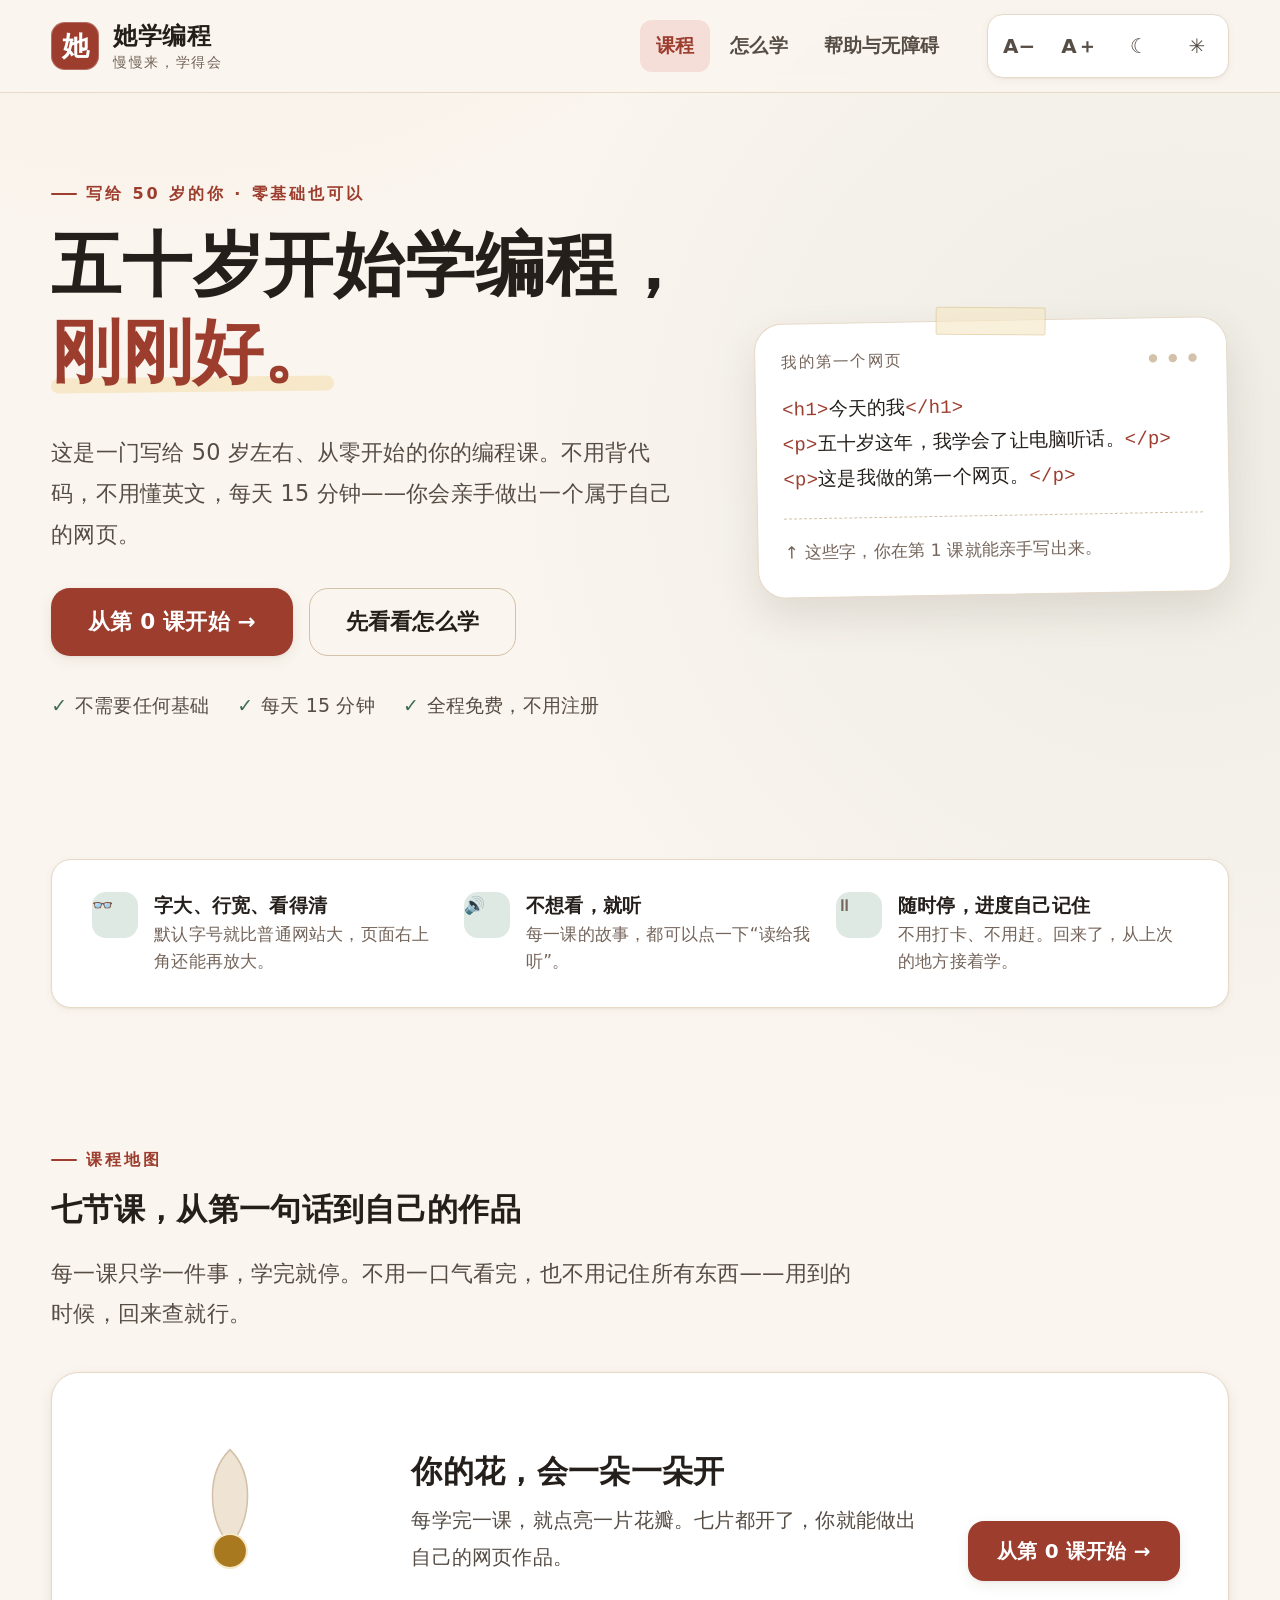
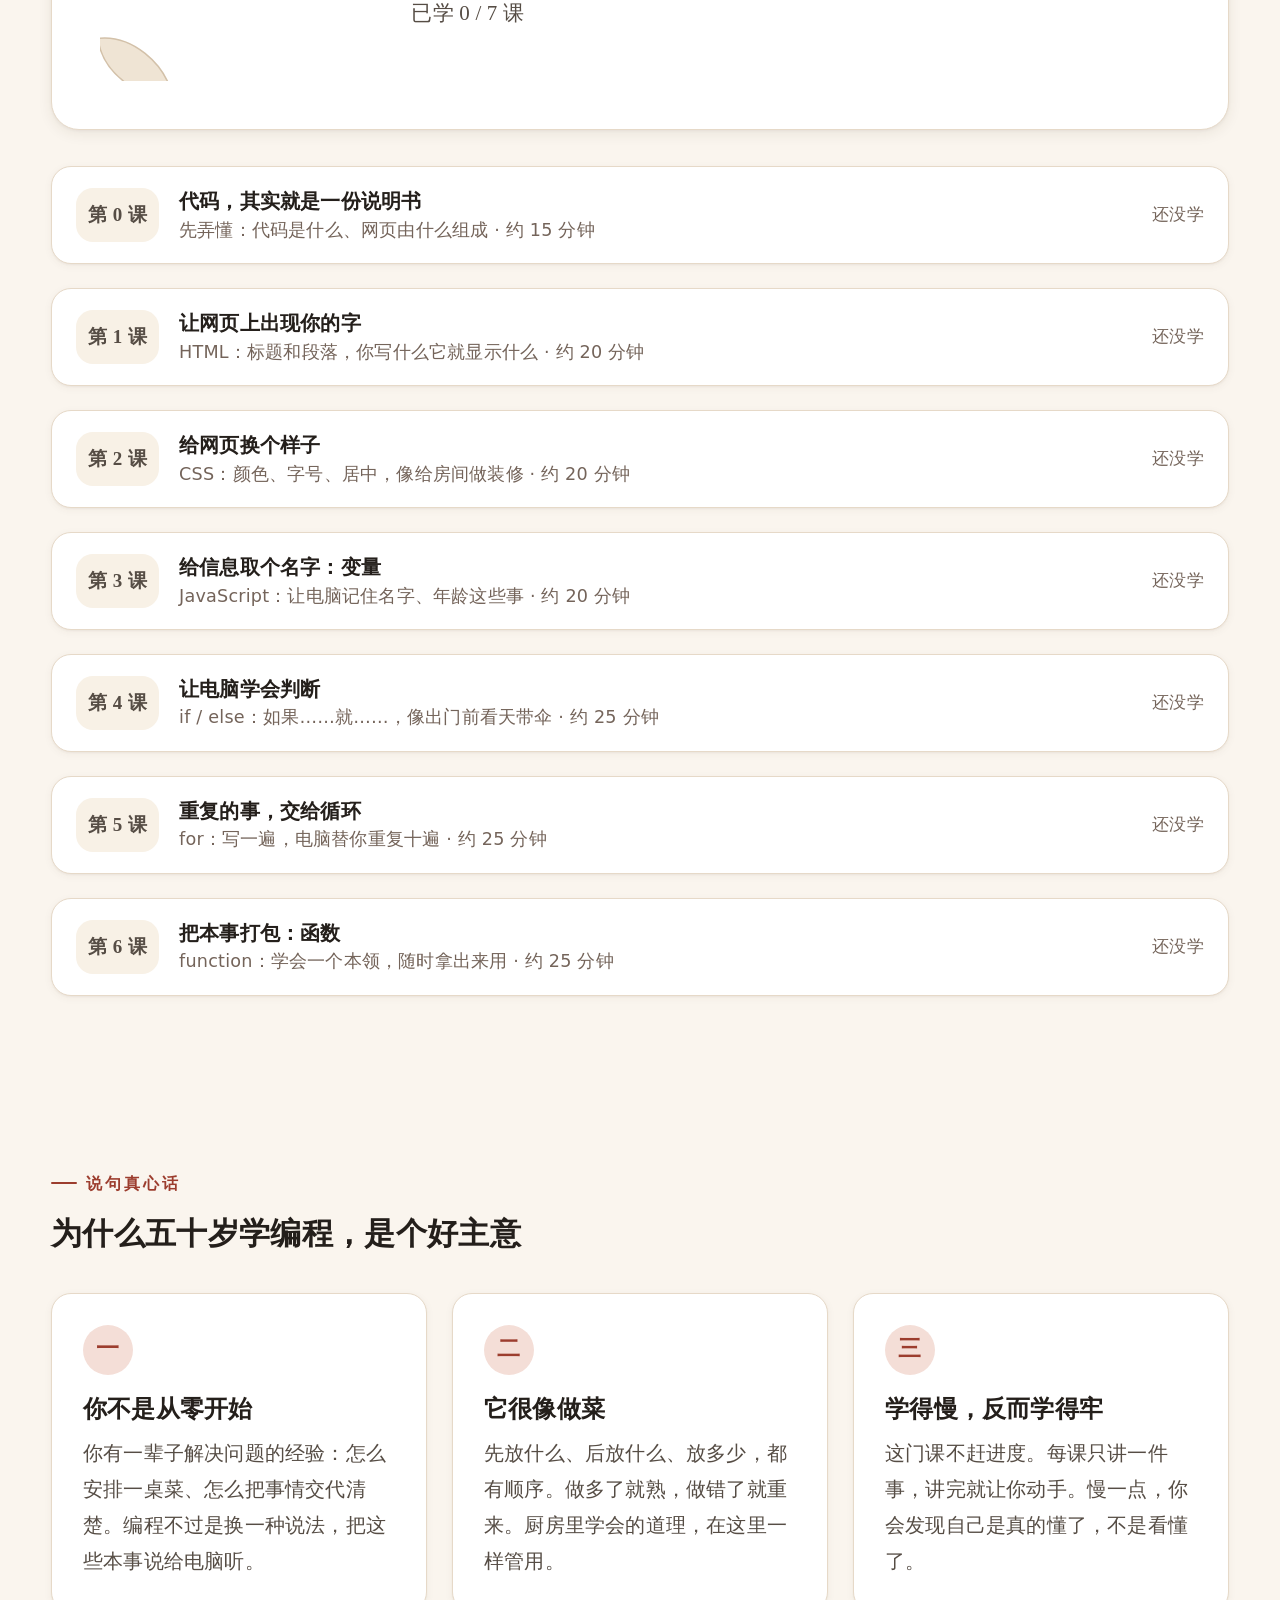
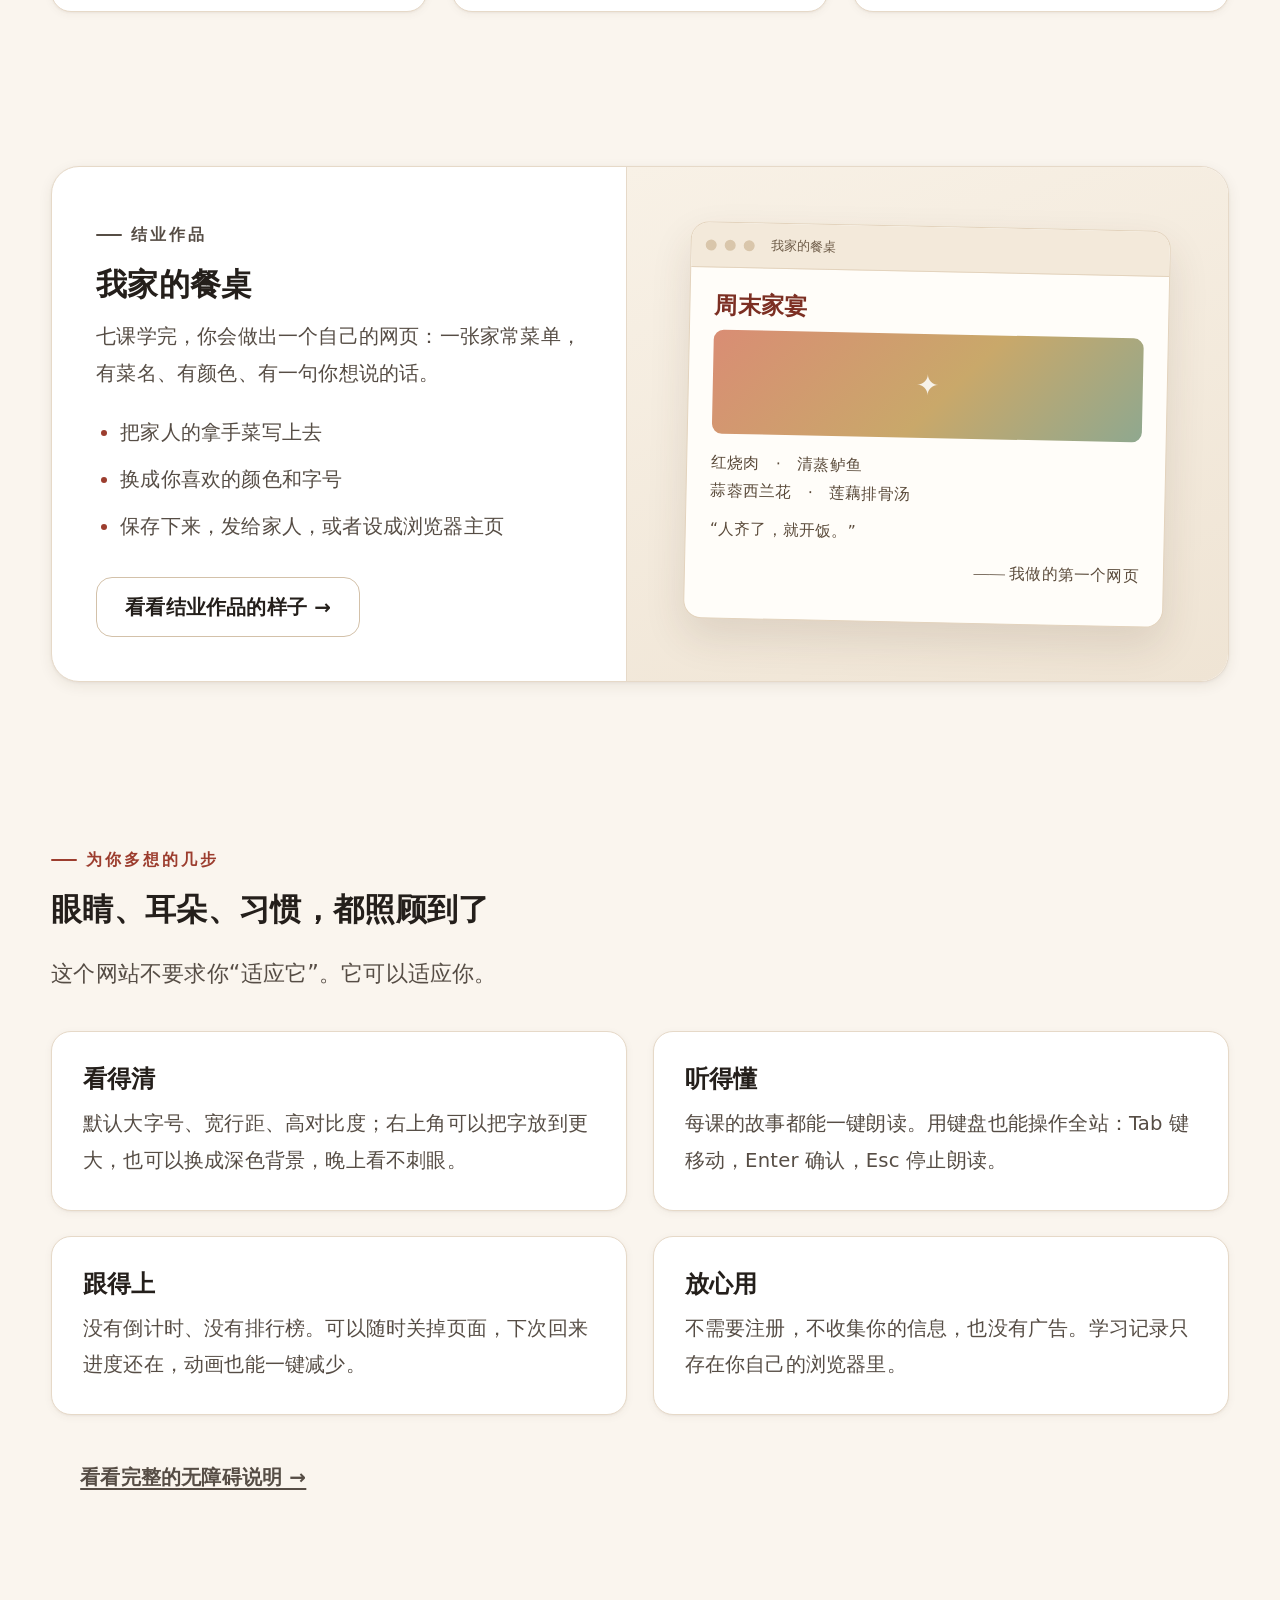
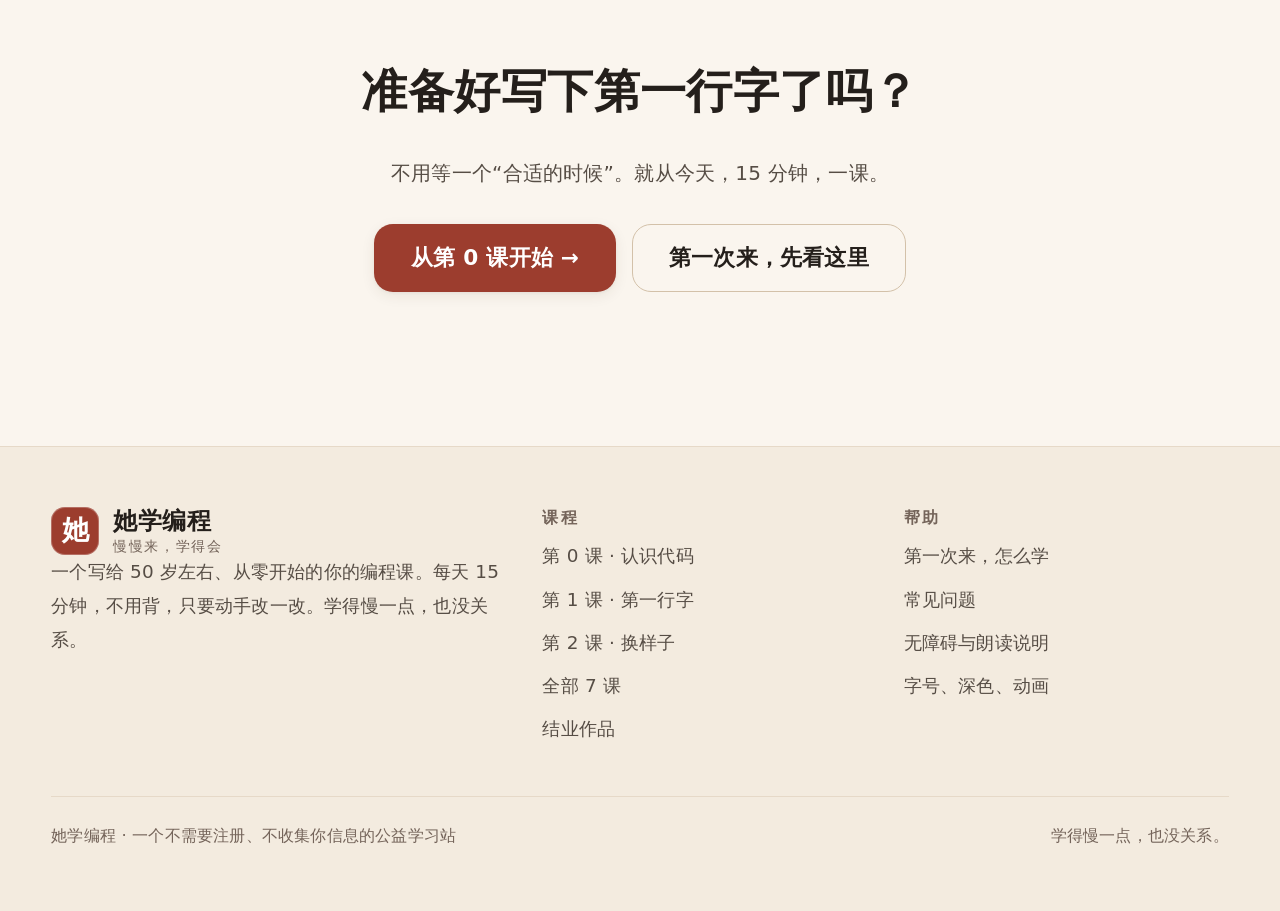
==== index.html @ fed88cbd "她学编程 v1.0：7 课 + 结业作品，无障碍优先的中文编程入门站" ====
<!DOCTYPE html>
<html lang="zh-CN">
<head>
  <meta charset="UTF-8">
  <meta name="viewport" content="width=device-width, initial-scale=1">
  <title>她学编程 · 50 岁开始，慢慢学得会</title>
  <meta name="description" content="一个写给 50 岁左右、零基础女性的编程课。7 节课，每天 15 分钟，从第一行字到做出自己的网页。大字号、能朗读、不用注册。">
  <meta name="theme-color" content="#faf5ee">
  <link rel="icon" type="image/svg+xml" href="assets/favicon.svg">
  <link rel="stylesheet" href="assets/styles.css">
  <script>
    (function () {
      try {
        var s = JSON.parse(localStorage.getItem("hx.settings") || "{}");
        var root = document.documentElement;
        var sizes = [18, 20, 22, 25];
        root.style.fontSize = (sizes[s.font] || 20) + "px";
        root.setAttribute("data-theme", s.theme || (window.matchMedia && matchMedia("(prefers-color-scheme: dark)").matches ? "dark" : "light"));
        if (s.motion) root.setAttribute("data-motion", s.motion);
      } catch (e) {}
    })();
  </script>
</head>
<body>
  <a class="skip-link" href="#main">跳到正文</a>

  <header class="site-header">
    <div class="wrap header-inner">
      <a class="brand" href="index.html">
        <span class="brand-mark" aria-hidden="true">她</span>
        <span class="brand-text">她学编程<em>慢慢来，学得会</em></span>
      </a>
      <nav class="site-nav" aria-label="主导航">
        <a href="index.html#course" aria-current="page">课程</a>
        <a href="start.html">怎么学</a>
        <a href="help.html">帮助与无障碍</a>
      </nav>
      <div class="ctrl-group" role="group" aria-label="阅读设置">
        <button class="ctrl" type="button" data-font="down" aria-label="A− 缩小字号" title="缩小字号">A−</button>
        <button class="ctrl" type="button" data-font="up" aria-label="A＋ 放大字号" title="放大字号">A＋</button>
        <button class="ctrl" type="button" data-theme-toggle aria-label="☾ 切换深色模式" aria-pressed="false" title="深色模式">☾</button>
        <button class="ctrl" type="button" data-motion-toggle aria-label="✳ 减少动画效果" aria-pressed="false" title="减少动画">✳</button>
      </div>
    </div>
  </header>

  <main id="main">
    <!-- ============ 英雄区 ============ -->
    <section class="hero">
      <div class="wrap hero-grid">
        <div class="hero-copy">
          <p class="label">写给 50 岁的你 · 零基础也可以</p>
          <h1 class="hero-title">五十岁开始学编程，<br><span class="mark">刚刚好。</span></h1>
          <p class="hero-lede">这是一门写给 50 岁左右、从零开始的你的编程课。不用背代码，不用懂英文，每天 15 分钟——你会亲手做出一个属于自己的网页。</p>
          <div class="cta-row">
            <a class="btn btn-primary btn-lg" href="lessons/lesson-0.html" data-next-lesson>从第 0 课开始 →</a>
            <a class="btn btn-ghost btn-lg" href="start.html">先看看怎么学</a>
          </div>
          <ul class="hero-facts">
            <li>不需要任何基础</li>
            <li>每天 15 分钟</li>
            <li>全程免费，不用注册</li>
          </ul>
        </div>

        <div class="hero-card">
          <div class="hero-card-top">
            <span>我的第一个网页</span>
            <span class="dots" aria-hidden="true"></span>
          </div>
          <pre><code><span class="tag">&lt;h1&gt;</span>今天的我<span class="tag">&lt;/h1&gt;</span>
<span class="tag">&lt;p&gt;</span>五十岁这年，我学会了让电脑听话。<span class="tag">&lt;/p&gt;</span>
<span class="tag">&lt;p&gt;</span>这是我做的第一个网页。<span class="tag">&lt;/p&gt;</span></code></pre>
          <p class="hero-card-note">↑ 这些字，你在第 1 课就能亲手写出来。</p>
        </div>
      </div>
    </section>

    <!-- ============ 三个安心的事实 ============ -->
    <section class="wrap section-tight" aria-label="这门课的特点">
      <div class="fact-strip">
        <div class="fact">
          <span class="fact-icon" aria-hidden="true">👓</span>
          <div>
            <strong>字大、行宽、看得清</strong>
            <span>默认字号就比普通网站大，页面右上角还能再放大。</span>
          </div>
        </div>
        <div class="fact">
          <span class="fact-icon" aria-hidden="true">🔊</span>
          <div>
            <strong>不想看，就听</strong>
            <span>每一课的故事，都可以点一下“读给我听”。</span>
          </div>
        </div>
        <div class="fact">
          <span class="fact-icon" aria-hidden="true">⏸</span>
          <div>
            <strong>随时停，进度自己记住</strong>
            <span>不用打卡、不用赶。回来了，从上次的地方接着学。</span>
          </div>
        </div>
      </div>
    </section>

    <!-- ============ 课程地图 ============ -->
    <section class="wrap section" id="course" aria-labelledby="course-title">
      <div class="section-head">
        <p class="label">课程地图</p>
        <h2 id="course-title">七节课，从第一句话到自己的作品</h2>
        <p class="lede">每一课只学一件事，学完就停。不用一口气看完，也不用记住所有东西——用到的时候，回来查就行。</p>
      </div>

      <!-- 花瓣进度 -->
      <div class="progress-panel">
        <svg class="flower" viewBox="0 0 200 200" role="img" aria-label="学习进度：七片花瓣已开 0 片，共 7 片">
          <g>
            <path class="petal" d="M100 96 C82 74 82 40 100 22 C118 40 118 74 100 96 Z" transform="rotate(0 100 100)"/>
            <path class="petal" d="M100 96 C82 74 82 40 100 22 C118 40 118 74 100 96 Z" transform="rotate(51.43 100 100)"/>
            <path class="petal" d="M100 96 C82 74 82 40 100 22 C118 40 118 74 100 96 Z" transform="rotate(102.86 100 100)"/>
            <path class="petal" d="M100 96 C82 74 82 40 100 22 C118 40 118 74 100 96 Z" transform="rotate(154.29 100 100)"/>
            <path class="petal" d="M100 96 C82 74 82 40 100 22 C118 40 118 74 100 96 Z" transform="rotate(205.71 100 100)"/>
            <path class="petal" d="M100 96 C82 74 82 40 100 22 C118 40 118 74 100 96 Z" transform="rotate(257.14 100 100)"/>
            <path class="petal" d="M100 96 C82 74 82 40 100 22 C118 40 118 74 100 96 Z" transform="rotate(308.57 100 100)"/>
          </g>
          <circle class="flower-center" cx="100" cy="100" r="13"/>
        </svg>
        <div class="progress-copy">
          <h2>你的花，会一朵一朵开</h2>
          <p>每学完一课，就点亮一片花瓣。七片都开了，你就能做出自己的网页作品。</p>
          <p class="progress-count" data-progress-text>已学 0 / 7 课</p>
        </div>
        <div>
          <a class="btn btn-primary" href="lessons/lesson-0.html" data-next-lesson>从第 0 课开始 →</a>
        </div>
      </div>

      <ol class="course-map">
        <li>
          <a class="lesson-row" href="lessons/lesson-0.html" data-lesson="0">
            <span class="lesson-no" aria-hidden="true">第 0 课</span>
            <span class="lesson-info">
              <strong>代码，其实就是一份说明书</strong>
              <span>先弄懂：代码是什么、网页由什么组成 · 约 15 分钟</span>
            </span>
            <span class="lesson-status" data-status>还没学</span>
          </a>
        </li>
        <li>
          <a class="lesson-row" href="lessons/lesson-1.html" data-lesson="1">
            <span class="lesson-no" aria-hidden="true">第 1 课</span>
            <span class="lesson-info">
              <strong>让网页上出现你的字</strong>
              <span>HTML：标题和段落，你写什么它就显示什么 · 约 20 分钟</span>
            </span>
            <span class="lesson-status" data-status>还没学</span>
          </a>
        </li>
        <li>
          <a class="lesson-row" href="lessons/lesson-2.html" data-lesson="2">
            <span class="lesson-no" aria-hidden="true">第 2 课</span>
            <span class="lesson-info">
              <strong>给网页换个样子</strong>
              <span>CSS：颜色、字号、居中，像给房间做装修 · 约 20 分钟</span>
            </span>
            <span class="lesson-status" data-status>还没学</span>
          </a>
        </li>
        <li>
          <a class="lesson-row" href="lessons/lesson-3.html" data-lesson="3">
            <span class="lesson-no" aria-hidden="true">第 3 课</span>
            <span class="lesson-info">
              <strong>给信息取个名字：变量</strong>
              <span>JavaScript：让电脑记住名字、年龄这些事 · 约 20 分钟</span>
            </span>
            <span class="lesson-status" data-status>还没学</span>
          </a>
        </li>
        <li>
          <a class="lesson-row" href="lessons/lesson-4.html" data-lesson="4">
            <span class="lesson-no" aria-hidden="true">第 4 课</span>
            <span class="lesson-info">
              <strong>让电脑学会判断</strong>
              <span>if / else：如果……就……，像出门前看天带伞 · 约 25 分钟</span>
            </span>
            <span class="lesson-status" data-status>还没学</span>
          </a>
        </li>
        <li>
          <a class="lesson-row" href="lessons/lesson-5.html" data-lesson="5">
            <span class="lesson-no" aria-hidden="true">第 5 课</span>
            <span class="lesson-info">
              <strong>重复的事，交给循环</strong>
              <span>for：写一遍，电脑替你重复十遍 · 约 25 分钟</span>
            </span>
            <span class="lesson-status" data-status>还没学</span>
          </a>
        </li>
        <li>
          <a class="lesson-row" href="lessons/lesson-6.html" data-lesson="6">
            <span class="lesson-no" aria-hidden="true">第 6 课</span>
            <span class="lesson-info">
              <strong>把本事打包：函数</strong>
              <span>function：学会一个本领，随时拿出来用 · 约 25 分钟</span>
            </span>
            <span class="lesson-status" data-status>还没学</span>
          </a>
        </li>
      </ol>
    </section>

    <!-- ============ 为什么现在学 ============ -->
    <section class="wrap section" aria-labelledby="why-title">
      <div class="section-head">
        <p class="label">说句真心话</p>
        <h2 id="why-title">为什么五十岁学编程，是个好主意</h2>
      </div>
      <div class="grid grid-3">
        <article class="card">
          <span class="card-num" aria-hidden="true">一</span>
          <h3>你不是从零开始</h3>
          <p>你有一辈子解决问题的经验：怎么安排一桌菜、怎么把事情交代清楚。编程不过是换一种说法，把这些本事说给电脑听。</p>
        </article>
        <article class="card">
          <span class="card-num" aria-hidden="true">二</span>
          <h3>它很像做菜</h3>
          <p>先放什么、后放什么、放多少，都有顺序。做多了就熟，做错了就重来。厨房里学会的道理，在这里一样管用。</p>
        </article>
        <article class="card">
          <span class="card-num" aria-hidden="true">三</span>
          <h3>学得慢，反而学得牢</h3>
          <p>这门课不赶进度。每课只讲一件事，讲完就让你动手。慢一点，你会发现自己是真的懂了，不是看懂了。</p>
        </article>
      </div>
    </section>

    <!-- ============ 你会做出来的东西 ============ -->
    <section class="wrap section" aria-labelledby="project-title">
      <div class="project-preview">
        <div class="project-preview-copy">
          <p class="label">结业作品</p>
          <h2 id="project-title">我家的餐桌</h2>
          <p>七课学完，你会做出一个自己的网页：一张家常菜单，有菜名、有颜色、有一句你想说的话。</p>
          <ul>
            <li>把家人的拿手菜写上去</li>
            <li>换成你喜欢的颜色和字号</li>
            <li>保存下来，发给家人，或者设成浏览器主页</li>
          </ul>
          <div class="cta-row">
            <a class="btn btn-ghost" href="project.html">看看结业作品的样子 →</a>
          </div>
        </div>
        <div class="project-browser">
          <div class="browser-window" aria-hidden="true">
            <div class="browser-bar"><i></i><i></i><i></i><span>我家的餐桌</span></div>
            <div class="browser-body">
              <h3>周末家宴</h3>
              <div class="browser-photo"></div>
              <p>红烧肉　·　清蒸鲈鱼<br>蒜蓉西兰花　·　莲藕排骨汤</p>
              <p>“人齐了，就开饭。”</p>
              <p class="browser-sign">—— 我做的第一个网页</p>
            </div>
          </div>
        </div>
      </div>
    </section>

    <!-- ============ 无障碍说明 ============ -->
    <section class="wrap section" aria-labelledby="a11y-title">
      <div class="section-head">
        <p class="label">为你多想的几步</p>
        <h2 id="a11y-title">眼睛、耳朵、习惯，都照顾到了</h2>
        <p class="lede">这个网站不要求你“适应它”。它可以适应你。</p>
      </div>
      <div class="grid grid-2">
        <article class="card">
          <h3>看得清</h3>
          <p>默认大字号、宽行距、高对比度；右上角可以把字放到更大，也可以换成深色背景，晚上看不刺眼。</p>
        </article>
        <article class="card">
          <h3>听得懂</h3>
          <p>每课的故事都能一键朗读。用键盘也能操作全站：Tab 键移动，Enter 确认，Esc 停止朗读。</p>
        </article>
        <article class="card">
          <h3>跟得上</h3>
          <p>没有倒计时、没有排行榜。可以随时关掉页面，下次回来进度还在，动画也能一键减少。</p>
        </article>
        <article class="card">
          <h3>放心用</h3>
          <p>不需要注册，不收集你的信息，也没有广告。学习记录只存在你自己的浏览器里。</p>
        </article>
      </div>
      <p class="cta-row"><a class="btn btn-quiet" href="help.html#accessibility">看看完整的无障碍说明 →</a></p>
    </section>

    <!-- ============ 收尾 ============ -->
    <section class="wrap closing">
      <h2>准备好写下第一行字了吗？</h2>
      <p>不用等一个“合适的时候”。就从今天，15 分钟，一课。</p>
      <div class="cta-row center">
        <a class="btn btn-primary btn-lg" href="lessons/lesson-0.html" data-next-lesson>从第 0 课开始 →</a>
        <a class="btn btn-ghost btn-lg" href="start.html">第一次来，先看这里</a>
      </div>
    </section>
  </main>

  <footer class="site-footer">
    <div class="wrap">
      <div class="footer-grid">
        <div class="footer-brand">
          <a class="brand" href="index.html">
            <span class="brand-mark" aria-hidden="true">她</span>
            <span class="brand-text">她学编程<em>慢慢来，学得会</em></span>
          </a>
          <p>一个写给 50 岁左右、从零开始的你的编程课。每天 15 分钟，不用背，只要动手改一改。学得慢一点，也没关系。</p>
        </div>
        <div class="footer-col">
          <h3>课程</h3>
          <ul>
            <li><a href="lessons/lesson-0.html">第 0 课 · 认识代码</a></li>
            <li><a href="lessons/lesson-1.html">第 1 课 · 第一行字</a></li>
            <li><a href="lessons/lesson-2.html">第 2 课 · 换样子</a></li>
            <li><a href="index.html#course">全部 7 课</a></li>
            <li><a href="project.html">结业作品</a></li>
          </ul>
        </div>
        <div class="footer-col">
          <h3>帮助</h3>
          <ul>
            <li><a href="start.html">第一次来，怎么学</a></li>
            <li><a href="help.html">常见问题</a></li>
            <li><a href="help.html#accessibility">无障碍与朗读说明</a></li>
            <li><a href="help.html#settings">字号、深色、动画</a></li>
          </ul>
        </div>
      </div>
      <div class="footer-bottom">
        <span>她学编程 · 一个不需要注册、不收集你信息的公益学习站</span>
        <span>学得慢一点，也没关系。</span>
      </div>
    </div>
  </footer>

  <script src="assets/app.js" defer></script>
</body>
</html>
---- assets/styles.css ----
/* ============================================================
   她学编程 · 设计系统
   目标读者：50 岁左右、零基础的中文女性学习者
   设计原则：大字号、高对比、宽行距、少而清晰的信息、温暖不幼稚
   ============================================================ */

/* ---------- 1. 颜色与尺寸变量 ---------- */
:root {
  /* 米色纸感（默认主题） */
  --bg: #faf5ee;
  --bg-soft: #f3ebdf;
  --surface: #ffffff;
  --surface-2: #f8f1e6;
  --surface-3: #efe4d4;
  --ink: #241f1b;
  --ink-soft: #564d45;
  --ink-faint: #74645a;
  --line: #e6d9c8;
  --line-strong: #d3c1a9;

  /* 品牌色 */
  --brand: #9c3d2e;
  --brand-strong: #7c2f23;
  --brand-soft: #f4ded7;
  --sage: #3e6b5a;
  --sage-soft: #dde9e2;
  --gold: #a8791f;
  --gold-soft: #f6e8c8;
  --focus: #1d5ad6;

  /* 按钮语义色 */
  --btn-bg: #9c3d2e;
  --btn-fg: #ffffff;
  --btn-bg-hover: #7c2f23;
  --btn-run-bg: #3e6b5a;
  --btn-run-bg-hover: #325648;

  /* 字体 */
  --font-serif: "Songti SC", "Noto Serif SC", "Source Han Serif SC", "STSong", "SimSun", Georgia, serif;
  --font-sans: "PingFang SC", "Noto Sans SC", "Hiragino Sans GB", "Microsoft YaHei", system-ui, -apple-system, sans-serif;
  --font-mono: "SFMono-Regular", Menlo, Consolas, "Courier New", monospace;

  /* 排版 */
  --reading-width: 34rem;
  --wide-width: 72rem;
  --gutter: clamp(1.1rem, 4vw, 2.6rem);
  --radius: 1rem;
  --radius-sm: 0.6rem;
  --radius-lg: 1.4rem;

  /* 阴影 */
  --shadow-sm: 0 1px 2px rgba(70, 50, 30, 0.05), 0 2px 8px rgba(70, 50, 30, 0.05);
  --shadow-md: 0 4px 14px rgba(70, 50, 30, 0.08), 0 1px 3px rgba(70, 50, 30, 0.06);
  --shadow-lg: 0 18px 40px rgba(70, 50, 30, 0.12);

  color-scheme: light;
}

/* 深色主题 */
html[data-theme="dark"] {
  --bg: #191512;
  --bg-soft: #211b17;
  --surface: #252019;
  --surface-2: #2c251f;
  --surface-3: #352c24;
  --ink: #f4ebdf;
  --ink-soft: #d4c6b6;
  --ink-faint: #a99a8a;
  --line: #3d332b;
  --line-strong: #55473b;

  --brand: #e79f8b;
  --brand-strong: #f2b8a6;
  --brand-soft: #45291f;
  --sage: #93c3ad;
  --sage-soft: #22322b;
  --gold: #e5bb6b;
  --gold-soft: #3a2f16;
  --focus: #8ab4ff;

  --btn-bg: #d0664c;
  --btn-fg: #1b1815;
  --btn-bg-hover: #e07a5f;
  --btn-run-bg: #7fb39c;
  --btn-run-bg-hover: #93c3ad;

  color-scheme: dark;
}

/* ---------- 2. 基础重置与排版 ---------- */
*,
*::before,
*::after {
  box-sizing: border-box;
}

html {
  /* JS 会把这里改成 18px / 20px / 22px / 25px */
  font-size: 20px;
  -webkit-text-size-adjust: 100%;
  scroll-behavior: smooth;
}

body {
  margin: 0;
  background-color: var(--bg);
  background-image: radial-gradient(circle at 12% -10%, rgba(201, 138, 106, 0.12), transparent 42rem),
    radial-gradient(circle at 92% 8%, rgba(120, 156, 138, 0.1), transparent 34rem);
  background-repeat: no-repeat;
  color: var(--ink);
  font-family: var(--font-sans);
  font-size: 1rem;
  line-height: 1.85;
  letter-spacing: 0.01em;
  text-rendering: optimizeLegibility;
  -webkit-font-smoothing: antialiased;
  overflow-wrap: break-word;
}

/* 让所有文字都能被放大后正常换行 */
h1, h2, h3, h4, p, li, blockquote, figcaption, td, th {
  overflow-wrap: break-word;
}

h1, h2, h3, h4 {
  font-family: var(--font-serif);
  font-weight: 700;
  line-height: 1.35;
  margin: 0 0 0.7em;
  letter-spacing: 0.01em;
}

h1 { font-size: 2.15rem; }
h2 { font-size: 1.55rem; }
h3 { font-size: 1.2rem; }
h4 { font-size: 1.05rem; }

p, ul, ol {
  margin: 0 0 1.1em;
}

p:last-child {
  margin-bottom: 0;
}

ul, ol {
  padding-left: 1.4em;
}

li {
  margin-bottom: 0.5em;
}

li::marker {
  color: var(--brand);
}

strong {
  font-weight: 700;
  color: var(--ink);
}

a {
  color: var(--brand);
  text-decoration-thickness: 0.08em;
  text-underline-offset: 0.18em;
}

a:hover {
  color: var(--brand-strong);
}

abbr {
  text-decoration: underline dotted;
  cursor: help;
}

code, kbd, samp, pre {
  font-family: var(--font-mono);
  font-size: 0.9em;
}

code {
  background: var(--surface-3);
  color: var(--ink);
  padding: 0.15em 0.4em;
  border-radius: 0.35em;
  overflow-wrap: break-word;
}

kbd {
  border: 1px solid var(--line-strong);
  border-bottom-width: 2px;
  border-radius: 0.35em;
  padding: 0.05em 0.45em;
  background: var(--surface);
  font-size: 0.85em;
}

pre {
  margin: 0 0 1.2em;
  padding: 1.1rem 1.25rem;
  background: var(--surface);
  border: 1px solid var(--line);
  border-radius: var(--radius-sm);
  line-height: 1.7;
  tab-size: 2;
  white-space: pre-wrap;
  word-break: break-word;
}

pre code {
  background: none;
  padding: 0;
}

blockquote {
  margin: 0 0 1.2em;
  padding: 0.2em 0 0.2em 1.2em;
  border-left: 4px solid var(--line-strong);
  color: var(--ink-soft);
}

hr {
  border: 0;
  height: 1px;
  background: var(--line);
  margin: 2.5rem 0;
}

img, svg {
  max-width: 100%;
}

img {
  height: auto;
}

/* 焦点：任何时候用键盘操作都清楚可见 */
:focus-visible {
  outline: 3px solid var(--focus);
  outline-offset: 3px;
  border-radius: 0.4rem;
}

::selection {
  background: var(--brand-soft);
  color: var(--ink);
}

/* ---------- 3. 无障碍工具类 ---------- */
.sr-only {
  position: absolute;
  width: 1px;
  height: 1px;
  padding: 0;
  margin: -1px;
  overflow: hidden;
  clip: rect(0, 0, 0, 0);
  white-space: nowrap;
  border: 0;
}

.skip-link {
  position: absolute;
  top: -100%;
  left: 1rem;
  z-index: 100;
  padding: 0.7rem 1.2rem;
  background: var(--brand);
  color: #fff;
  border-radius: 0 0 var(--radius-sm) var(--radius-sm);
  font-weight: 600;
  text-decoration: none;
}

.skip-link:focus {
  top: 0;
  color: #fff;
}

/* 减少动画：用户手动切换或系统偏好 */
html[data-motion="reduce"] *,
html[data-motion="reduce"] *::before,
html[data-motion="reduce"] *::after {
  animation-duration: 0.001ms !important;
  animation-iteration-count: 1 !important;
  transition-duration: 0.001ms !important;
  scroll-behavior: auto !important;
}

@media (prefers-reduced-motion: reduce) {
  html:not([data-motion="on"]) *,
  html:not([data-motion="on"]) *::before,
  html:not([data-motion="on"]) *::after {
    animation-duration: 0.001ms !important;
    animation-iteration-count: 1 !important;
    transition-duration: 0.001ms !important;
  }
  html {
    scroll-behavior: auto;
  }
}

/* ---------- 4. 布局 ---------- */
.wrap {
  width: 100%;
  max-width: var(--wide-width);
  margin-inline: auto;
  padding-inline: var(--gutter);
}

.reading {
  max-width: var(--reading-width);
  margin-inline: auto;
}

.section {
  padding-block: clamp(2.6rem, 6vw, 4.6rem);
}

.section-tight {
  padding-block: clamp(1.8rem, 4vw, 3rem);
}

.section-head {
  max-width: 40rem;
  margin-bottom: clamp(1.6rem, 3vw, 2.6rem);
}

.section-head.center {
  margin-inline: auto;
  text-align: center;
}

.label {
  display: inline-flex;
  align-items: center;
  gap: 0.6em;
  font-family: var(--font-sans);
  font-size: 0.8rem;
  font-weight: 700;
  letter-spacing: 0.18em;
  text-transform: uppercase;
  color: var(--brand);
  margin: 0 0 0.9em;
}

.label::before {
  content: "";
  display: block;
  width: 1.6em;
  height: 2px;
  background: currentColor;
  border-radius: 2px;
}

.lede {
  font-size: 1.12rem;
  line-height: 1.8;
  color: var(--ink-soft);
}

.muted {
  color: var(--ink-faint);
}

.text-center {
  text-align: center;
}

/* ---------- 5. 页头 ---------- */
.site-header {
  position: sticky;
  top: 0;
  z-index: 50;
  background: color-mix(in srgb, var(--bg) 88%, transparent);
  backdrop-filter: blur(10px);
  -webkit-backdrop-filter: blur(10px);
  border-bottom: 1px solid var(--line);
}

.header-inner {
  display: flex;
  align-items: center;
  gap: 1rem 1.6rem;
  flex-wrap: wrap;
  padding-block: 0.7rem;
}

.brand {
  display: inline-flex;
  align-items: center;
  gap: 0.7rem;
  text-decoration: none;
  color: var(--ink);
  margin-right: auto;
}

.brand-mark {
  display: grid;
  place-items: center;
  width: 2.4rem;
  height: 2.4rem;
  border-radius: 0.7rem;
  background: var(--brand);
  color: #fff;
  font-family: var(--font-serif);
  font-size: 1.35rem;
  font-weight: 700;
  line-height: 1;
  box-shadow: inset 0 0 0 1px rgba(255, 255, 255, 0.25);
  flex: none;
}

html[data-theme="dark"] .brand-mark {
  color: var(--btn-fg);
}

.brand-text {
  display: flex;
  flex-direction: column;
  font-family: var(--font-serif);
  font-size: 1.18rem;
  font-weight: 700;
  line-height: 1.2;
  letter-spacing: 0.02em;
}

.brand-text em {
  font-family: var(--font-sans);
  font-size: 0.68rem;
  font-style: normal;
  font-weight: 500;
  letter-spacing: 0.12em;
  color: var(--ink-faint);
  margin-top: 0.15rem;
}

.site-nav {
  display: flex;
  align-items: center;
  gap: 0.2rem;
  flex-wrap: wrap;
}

.site-nav a {
  display: inline-flex;
  align-items: center;
  min-height: 2.6rem;
  padding: 0.25rem 0.8rem;
  border-radius: var(--radius-sm);
  color: var(--ink-soft);
  font-size: 0.95rem;
  font-weight: 600;
  text-decoration: none;
}

.site-nav a:hover {
  background: var(--surface-2);
  color: var(--ink);
}

.site-nav a[aria-current="page"],
.site-nav a[aria-current="true"] {
  color: var(--brand);
  background: var(--brand-soft);
}

/* 阅读设置按钮组 */
.ctrl-group {
  display: flex;
  align-items: center;
  gap: 0.3rem;
  padding: 0.25rem;
  background: var(--surface);
  border: 1px solid var(--line);
  border-radius: 0.8rem;
  box-shadow: var(--shadow-sm);
}

.ctrl {
  display: inline-grid;
  place-items: center;
  min-width: 2.6rem;
  min-height: 2.6rem;
  padding: 0 0.5rem;
  border: 0;
  border-radius: 0.55rem;
  background: transparent;
  color: var(--ink-soft);
  font-family: var(--font-sans);
  font-size: 1rem;
  font-weight: 700;
  cursor: pointer;
  line-height: 1;
}

.ctrl:hover {
  background: var(--surface-2);
  color: var(--ink);
}

.ctrl[aria-pressed="true"] {
  background: var(--brand-soft);
  color: var(--brand);
}

.ctrl:disabled {
  opacity: 0.4;
  cursor: not-allowed;
}

/* 课程进度条（只在课程页） */
.course-progress {
  height: 6px;
  background: var(--surface-3);
  overflow: hidden;
}

.course-progress-bar {
  display: block;
  height: 100%;
  width: 0;
  background: linear-gradient(90deg, var(--brand), var(--gold));
  border-radius: 0 3px 3px 0;
  transition: width 0.6s ease;
}

/* ---------- 6. 按钮 ---------- */
.btn {
  display: inline-flex;
  align-items: center;
  justify-content: center;
  gap: 0.5em;
  min-height: 3rem;
  padding: 0.55rem 1.4rem;
  border: 1px solid transparent;
  border-radius: 0.8rem;
  background: var(--surface);
  color: var(--ink);
  font-family: var(--font-sans);
  font-size: 1rem;
  font-weight: 700;
  line-height: 1.3;
  text-decoration: none;
  cursor: pointer;
  transition: transform 0.15s ease, background-color 0.2s ease, box-shadow 0.2s ease;
}

.btn:hover {
  transform: translateY(-1px);
}

.btn:active {
  transform: translateY(0);
}

.btn-primary {
  background: var(--btn-bg);
  color: var(--btn-fg);
  box-shadow: var(--shadow-md);
}

.btn-primary:hover {
  background: var(--btn-bg-hover);
  color: var(--btn-fg);
}

.btn-run {
  background: var(--btn-run-bg);
  color: #fff;
}

html[data-theme="dark"] .btn-run {
  color: #14211b;
}

.btn-run:hover {
  background: var(--btn-run-bg-hover);
}

.btn-ghost {
  background: transparent;
  border-color: var(--line-strong);
  color: var(--ink);
}

.btn-ghost:hover {
  background: var(--surface-2);
}

.btn-quiet {
  background: transparent;
  border-color: transparent;
  color: var(--ink-soft);
  font-weight: 600;
  text-decoration: underline;
  text-underline-offset: 0.2em;
}

.btn-quiet:hover {
  color: var(--ink);
  background: transparent;
}

.btn-lg {
  min-height: 3.4rem;
  padding: 0.8rem 1.8rem;
  font-size: 1.08rem;
  border-radius: 0.95rem;
}

.btn-sm {
  min-height: 2.5rem;
  padding: 0.3rem 0.9rem;
  font-size: 0.9rem;
  border-radius: 0.6rem;
}

.btn[disabled] {
  opacity: 0.55;
  cursor: not-allowed;
  transform: none;
}

.cta-row {
  display: flex;
  flex-wrap: wrap;
  gap: 0.8rem;
  align-items: center;
  margin-top: 1.6rem;
}

/* 朗读按钮 */
.btn-speak {
  display: inline-flex;
  align-items: center;
  gap: 0.45em;
  min-height: 2.6rem;
  padding: 0.25rem 1rem;
  border: 1px dashed var(--line-strong);
  border-radius: 99px;
  background: var(--surface);
  color: var(--ink-soft);
  font-family: var(--font-sans);
  font-size: 0.9rem;
  font-weight: 600;
  cursor: pointer;
  margin-top: 0.6rem;
}

.btn-speak:hover {
  color: var(--ink);
  border-color: var(--brand);
}

.btn-speak[aria-pressed="true"] {
  background: var(--brand-soft);
  border-color: var(--brand);
  color: var(--brand);
}

/* ---------- 7. 首页：英雄区 ---------- */
.hero {
  padding-block: clamp(2.4rem, 6vw, 4.8rem) clamp(2rem, 5vw, 3.6rem);
}

.hero-grid {
  display: grid;
  gap: clamp(2rem, 5vw, 4rem);
  align-items: center;
}

@media (min-width: 60rem) {
  .hero-grid {
    grid-template-columns: minmax(0, 1.15fr) minmax(0, 0.85fr);
  }
}

.hero-title {
  font-size: clamp(2rem, 7.2vw, 3.5rem);
  line-height: 1.24;
  margin-bottom: 0.5em;
  text-wrap: balance;
}

@media (max-width: 40rem) {
  .hero-title {
    font-size: clamp(1.9rem, 8.4vw, 2.3rem);
  }
  .label {
    letter-spacing: 0.1em;
    font-size: 0.76rem;
  }
}

.hero-title .mark {
  position: relative;
  display: inline-block;
  color: var(--brand);
  white-space: nowrap;
}

.hero-title .mark::after {
  content: "";
  position: absolute;
  left: 0;
  right: 0;
  bottom: 0.06em;
  height: 0.22em;
  background: var(--gold-soft);
  z-index: -1;
  border-radius: 0.2em;
  transform: rotate(-0.6deg);
}

.hero-lede {
  max-width: 32rem;
  font-size: 1.12rem;
  color: var(--ink-soft);
}

.hero-facts {
  display: flex;
  flex-wrap: wrap;
  gap: 0.5rem 1.4rem;
  margin-top: 1.6rem;
  padding: 0;
  list-style: none;
  color: var(--ink-soft);
  font-size: 0.95rem;
}

.hero-facts li {
  display: inline-flex;
  align-items: center;
  gap: 0.4em;
  margin: 0;
}

.hero-facts li::before {
  content: "✓";
  color: var(--sage);
  font-weight: 700;
}

/* 首页右侧：代码卡片 */
.hero-card {
  position: relative;
  background: var(--surface);
  border: 1px solid var(--line);
  border-radius: var(--radius-lg);
  box-shadow: var(--shadow-lg);
  padding: 1.2rem 1.3rem 1.4rem;
  transform: rotate(-1deg);
}

.hero-card::before {
  content: "";
  position: absolute;
  top: -0.7rem;
  left: 50%;
  width: 5.5rem;
  height: 1.4rem;
  transform: translateX(-50%) rotate(1.4deg);
  background: color-mix(in srgb, var(--gold-soft) 75%, transparent);
  border: 1px solid color-mix(in srgb, var(--gold) 25%, transparent);
  border-radius: 2px;
  opacity: 0.85;
}

.hero-card-top {
  display: flex;
  align-items: center;
  justify-content: space-between;
  gap: 1rem;
  font-size: 0.78rem;
  letter-spacing: 0.08em;
  color: var(--ink-faint);
  margin-bottom: 0.8rem;
}

.hero-card-top .dots::before {
  content: "● ● ●";
  font-size: 0.55rem;
  letter-spacing: 0.3em;
  color: var(--line-strong);
}

.hero-card pre {
  margin: 0;
  padding: 0;
  border: 0;
  background: transparent;
  font-size: 0.95rem;
  line-height: 1.85;
  white-space: pre-wrap;
}

.hero-card pre code {
  font-size: 0.95rem;
}

.hero-card .tag {
  color: var(--brand);
}

.hero-card-note {
  margin-top: 1rem;
  padding-top: 0.9rem;
  border-top: 1px dashed var(--line-strong);
  font-size: 0.85rem;
  color: var(--ink-faint);
}

/* ---------- 8. 卡片、网格 ---------- */
.grid {
  display: grid;
  gap: clamp(0.9rem, 2vw, 1.4rem);
}

.grid-3 {
  grid-template-columns: repeat(auto-fit, minmax(min(100%, 16rem), 1fr));
}

.grid-2 {
  grid-template-columns: repeat(auto-fit, minmax(min(100%, 20rem), 1fr));
}

.card {
  background: var(--surface);
  border: 1px solid var(--line);
  border-radius: var(--radius);
  padding: clamp(1.1rem, 2.4vw, 1.6rem);
  box-shadow: var(--shadow-sm);
}

.card h3 {
  margin-bottom: 0.45em;
}

.card p {
  color: var(--ink-soft);
  font-size: 0.98rem;
  margin-bottom: 0;
}

.card-num {
  display: grid;
  place-items: center;
  width: 2.5rem;
  height: 2.5rem;
  margin-bottom: 0.9rem;
  border-radius: 50%;
  background: var(--brand-soft);
  color: var(--brand);
  font-family: var(--font-serif);
  font-size: 1.15rem;
  font-weight: 700;
}

/* ---------- 9. 首页：课程地图 ---------- */
.course-map {
  display: grid;
  gap: 0.7rem;
  margin: 1.8rem 0 0;
  padding: 0;
  list-style: none;
}

.lesson-row {
  display: flex;
  align-items: center;
  gap: 1rem;
  padding: 1rem 1.2rem;
  background: var(--surface);
  border: 1px solid var(--line);
  border-radius: var(--radius);
  text-decoration: none;
  color: var(--ink);
  box-shadow: var(--shadow-sm);
  transition: border-color 0.2s ease, transform 0.15s ease, box-shadow 0.2s ease;
}

.lesson-row:hover {
  border-color: var(--brand);
  transform: translateY(-2px);
  box-shadow: var(--shadow-md);
  color: var(--ink);
}

.lesson-row.is-done {
  background: var(--sage-soft);
  border-color: color-mix(in srgb, var(--sage) 30%, var(--line));
}

.lesson-no {
  display: grid;
  place-items: center;
  flex: none;
  width: auto;
  min-width: 2.9rem;
  padding: 0 0.6rem;
  white-space: nowrap;
  height: 2.7rem;
  border-radius: 0.85rem;
  background: var(--surface-2);
  color: var(--ink-soft);
  font-family: var(--font-serif);
  font-size: 0.95rem;
  font-weight: 700;
  letter-spacing: 0.02em;
}

.lesson-row.is-done .lesson-no {
  background: var(--sage);
  color: #fff;
}

html[data-theme="dark"] .lesson-row.is-done .lesson-no {
  color: #14211b;
}

.lesson-info {
  display: flex;
  flex-direction: column;
  min-width: 0;
  flex: 1;
}

.lesson-info strong {
  font-size: 1.02rem;
  line-height: 1.45;
}

.lesson-info span {
  font-size: 0.88rem;
  color: var(--ink-faint);
  line-height: 1.5;
}

.lesson-status {
  flex: none;
  font-size: 0.85rem;
  font-weight: 700;
  color: var(--sage);
  white-space: nowrap;
}

.lesson-row:not(.is-done) .lesson-status {
  color: var(--ink-faint);
  font-weight: 500;
}

/* ---------- 10. 首页：花瓣进度 ---------- */
.progress-panel {
  display: grid;
  gap: clamp(1.4rem, 4vw, 2.6rem);
  align-items: center;
  padding: clamp(1.4rem, 4vw, 2.4rem);
  background: var(--surface);
  border: 1px solid var(--line);
  border-radius: var(--radius-lg);
  box-shadow: var(--shadow-md);
}

@media (min-width: 48rem) {
  .progress-panel {
    grid-template-columns: auto minmax(0, 1fr) auto;
  }
}

.flower {
  width: clamp(9.5rem, 25vw, 13rem);
  height: auto;
  flex: none;
}

.flower .petal {
  fill: var(--surface-3);
  stroke: var(--line-strong);
  stroke-width: 1.2;
  transition: fill 0.6s ease, stroke 0.6s ease;
  transform-origin: 100px 100px;
}

.flower .petal.is-open {
  fill: var(--brand);
  stroke: var(--brand-strong);
}

.flower .flower-center {
  fill: var(--gold);
  stroke: var(--gold-soft);
  stroke-width: 1.5;
}

.progress-copy h2 {
  margin-bottom: 0.3em;
}

.progress-copy p {
  color: var(--ink-soft);
  margin-bottom: 0.9rem;
}

.progress-count {
  font-family: var(--font-serif);
  font-size: 1.05rem;
  color: var(--ink);
}

.progress-count strong {
  font-size: 1.6rem;
  color: var(--brand);
  margin: 0 0.15em;
}

/* ---------- 11. 首页：作品预告 ---------- */
.project-preview {
  display: grid;
  gap: 0;
  overflow: hidden;
  border: 1px solid var(--line);
  border-radius: var(--radius-lg);
  background: var(--surface);
  box-shadow: var(--shadow-md);
}

@media (min-width: 52rem) {
  .project-preview {
    grid-template-columns: minmax(0, 1fr) minmax(0, 1.05fr);
  }
}

.project-preview-copy {
  padding: clamp(1.3rem, 4vw, 2.2rem);
}

.project-preview-copy h2 {
  margin-bottom: 0.4em;
}

.project-preview-copy p {
  color: var(--ink-soft);
}

.project-preview-copy ul {
  padding-left: 1.2em;
  color: var(--ink-soft);
}

.project-browser {
  background: linear-gradient(160deg, var(--surface-2), var(--surface-3));
  padding: clamp(1rem, 3vw, 2rem);
  display: grid;
  place-items: center;
  border-top: 1px solid var(--line);
}

@media (min-width: 52rem) {
  .project-browser {
    border-top: 0;
    border-left: 1px solid var(--line);
  }
}

.browser-window {
  width: 100%;
  max-width: 24rem;
  background: #fffdf9;
  border: 1px solid #e3d3bd;
  border-radius: 0.9rem;
  box-shadow: var(--shadow-lg);
  overflow: hidden;
  color: #2a2118;
  transform: rotate(1.2deg);
}

.browser-bar {
  display: flex;
  align-items: center;
  gap: 0.4rem;
  padding: 0.5rem 0.7rem;
  background: #f3e9da;
  border-bottom: 1px solid #e3d3bd;
  font-size: 0.65rem;
  color: #6f5d49;
}

.browser-bar i {
  display: block;
  width: 0.55rem;
  height: 0.55rem;
  border-radius: 50%;
  background: #d9c6ab;
}

.browser-body {
  padding: 1.1rem 1.2rem 1.3rem;
}

.browser-body h3 {
  font-family: var(--font-serif);
  font-size: 1.15rem;
  margin: 0 0 0.4em;
  color: #7c2f23;
}

.browser-body p {
  font-size: 0.78rem;
  line-height: 1.75;
  color: #5a4a3a;
  margin: 0 0 0.7em;
}

.browser-photo {
  height: 5.2rem;
  border-radius: 0.5rem;
  background: linear-gradient(135deg, #d98d74, #c9a86a 55%, #8fa88f);
  margin-bottom: 0.8rem;
  position: relative;
}

.browser-photo::after {
  content: "✦";
  position: absolute;
  inset: 0;
  display: grid;
  place-items: center;
  color: rgba(255, 255, 255, 0.85);
  font-size: 1.4rem;
}

.browser-sign {
  font-family: var(--font-serif);
  font-size: 0.72rem;
  color: #6f5d49;
  text-align: right;
}

/* ---------- 12. 课程页：头部 ---------- */
.crumbs {
  font-size: 0.9rem;
  color: var(--ink-faint);
  margin-bottom: 1.4rem;
}

.crumbs a {
  color: var(--ink-soft);
}

.crumbs a:hover {
  color: var(--brand);
}

.lesson-head {
  margin-bottom: clamp(1.6rem, 4vw, 2.6rem);
}

.lesson-head h1 {
  margin-bottom: 0.35em;
}

.lesson-head .lede {
  font-size: 1.12rem;
}

.lesson-meta {
  display: flex;
  flex-wrap: wrap;
  gap: 0.4rem 1.2rem;
  margin: 1rem 0 0;
  padding: 0;
  list-style: none;
  font-size: 0.88rem;
  color: var(--ink-faint);
}

.lesson-meta li {
  margin: 0;
}

.goal-box {
  margin: 1.6rem 0 0;
  padding: 1.2rem 1.4rem;
  background: var(--surface-2);
  border: 1px solid var(--line);
  border-left: 5px solid var(--sage);
  border-radius: var(--radius-sm);
}

.goal-box h2 {
  font-family: var(--font-sans);
  font-size: 0.85rem;
  letter-spacing: 0.12em;
  color: var(--sage);
  margin-bottom: 0.6em;
}

.goal-box ul {
  margin: 0;
  padding-left: 1.3em;
  color: var(--ink-soft);
  font-size: 0.98rem;
}

.goal-box li {
  margin-bottom: 0.3em;
}

/* ---------- 13. 课程页：正文块 ---------- */
.story {
  margin: 2.2rem 0;
  font-size: 1.04rem;
}

.story p {
  margin-bottom: 1em;
}

.story .story-open {
  font-family: var(--font-serif);
  font-size: 1.18rem;
  color: var(--ink);
}

.concept {
  position: relative;
  margin: 1.4rem 0;
  padding: 1.3rem 1.4rem 1.3rem 3.7rem;
  background: var(--surface);
  border: 1px solid var(--line);
  border-radius: var(--radius);
  box-shadow: var(--shadow-sm);
}

.concept-num {
  position: absolute;
  top: 1.15rem;
  left: 1.15rem;
  display: grid;
  place-items: center;
  width: 2rem;
  height: 2rem;
  border-radius: 50%;
  background: var(--brand-soft);
  color: var(--brand);
  font-family: var(--font-serif);
  font-size: 0.95rem;
  font-weight: 700;
}

.concept h3 {
  margin-bottom: 0.45em;
}

.concept p {
  color: var(--ink-soft);
  font-size: 0.98rem;
  margin-bottom: 0.8em;
}

.concept p:last-child {
  margin-bottom: 0;
}

.concept .example {
  margin: 0.8rem 0 0;
  padding: 0.8rem 1rem;
  background: var(--surface-2);
  border-radius: var(--radius-sm);
  border: 1px dashed var(--line-strong);
  font-size: 0.95rem;
}

.concept .example strong {
  color: var(--sage);
}

/* 提示便签 */
.tip {
  margin: 1.4rem 0;
  padding: 1.1rem 1.3rem;
  background: var(--gold-soft);
  border: 1px solid color-mix(in srgb, var(--gold) 30%, var(--line));
  border-radius: var(--radius-sm);
  font-size: 0.96rem;
  color: var(--ink);
}

.tip::before {
  content: "小贴士";
  display: block;
  margin-bottom: 0.35em;
  font-size: 0.75rem;
  font-weight: 800;
  letter-spacing: 0.14em;
  color: var(--gold);
}

.note {
  margin: 1.4rem 0;
  padding: 1.1rem 1.3rem;
  background: var(--surface-2);
  border: 1px solid var(--line);
  border-radius: var(--radius-sm);
  font-size: 0.96rem;
  color: var(--ink-soft);
}

.note::before {
  display: block;
  margin-bottom: 0.35em;
  font-size: 0.75rem;
  font-weight: 800;
  letter-spacing: 0.14em;
  color: var(--sage);
  content: "说明";
}

/* 常见错误 */
.mistake {
  margin: 1.4rem 0;
  padding: 1.1rem 1.3rem;
  background: var(--brand-soft);
  border: 1px solid color-mix(in srgb, var(--brand) 25%, var(--line));
  border-left: 5px solid var(--brand);
  border-radius: var(--radius-sm);
  font-size: 0.96rem;
}

.mistake::before {
  display: block;
  margin-bottom: 0.35em;
  font-size: 0.75rem;
  font-weight: 800;
  letter-spacing: 0.14em;
  color: var(--brand);
  content: "别慌 · 常见卡点";
}

/* ---------- 14. 课程页：动手区 ---------- */
.playground {
  margin: 2.2rem 0;
  background: var(--surface);
  border: 1px solid var(--line-strong);
  border-radius: var(--radius);
  box-shadow: var(--shadow-md);
  overflow: hidden;
}

.pg-head {
  display: flex;
  flex-wrap: wrap;
  align-items: center;
  justify-content: space-between;
  gap: 0.7rem;
  padding: 0.9rem 1.1rem;
  background: var(--surface-2);
  border-bottom: 1px solid var(--line);
}

.pg-title {
  margin: 0;
  font-family: var(--font-sans);
  font-size: 0.95rem;
  font-weight: 700;
  color: var(--ink);
}

.pg-actions {
  display: flex;
  flex-wrap: wrap;
  gap: 0.5rem;
}

.pg-editor {
  display: block;
  width: 100%;
  min-height: 11rem;
  padding: 1rem 1.1rem;
  border: 0;
  border-bottom: 1px solid var(--line);
  background: var(--surface);
  color: var(--ink);
  font-family: var(--font-mono);
  font-size: 0.95rem;
  line-height: 1.7;
  resize: vertical;
  tab-size: 2;
}

.pg-editor:focus-visible {
  outline: 3px solid var(--focus);
  outline-offset: -3px;
  border-radius: 0;
}

.pg-output {
  background: var(--surface-2);
  padding: 0.9rem 1.1rem 1.1rem;
}

.pg-output-label {
  margin: 0 0 0.5rem;
  font-size: 0.75rem;
  font-weight: 800;
  letter-spacing: 0.14em;
  color: var(--ink-faint);
}

.pg-frame {
  display: block;
  width: 100%;
  min-height: 12rem;
  border: 1px solid var(--line);
  border-radius: var(--radius-sm);
  background: #fffdf9;
}

.pg-console {
  margin: 0;
  min-height: 12rem;
  max-height: 24rem;
  overflow: auto;
  padding: 0.9rem 1.1rem;
  background: #1f2a24;
  color: #d9f2e3;
  border-radius: var(--radius-sm);
  font-size: 0.92rem;
  line-height: 1.7;
  white-space: pre-wrap;
}

.pg-status {
  margin: 0;
  padding: 0.55rem 1.1rem;
  font-size: 0.85rem;
  color: var(--ink-faint);
  border-top: 1px solid var(--line);
  min-height: 2.4rem;
  display: flex;
  align-items: center;
}

.pg-status.is-error {
  color: var(--brand);
  font-weight: 600;
}

.pg-status.is-ok {
  color: var(--sage);
  font-weight: 600;
}

/* ---------- 15. 课程页：任务、测验、回顾 ---------- */
.task {
  margin: 2.2rem 0;
  padding: 1.3rem 1.4rem;
  background: var(--surface-2);
  border: 1px solid var(--line);
  border-top: 5px solid var(--gold);
  border-radius: var(--radius);
}

.task h3 {
  margin-bottom: 0.5em;
}

.task ol,
.task ul {
  color: var(--ink-soft);
  font-size: 0.98rem;
}

.task .checklist {
  margin: 0.9rem 0 0;
  padding: 0;
  list-style: none;
  font-size: 0.92rem;
}

.task .checklist li {
  position: relative;
  padding-left: 1.6em;
  margin-bottom: 0.35em;
  color: var(--ink-soft);
}

.task .checklist li::before {
  content: "☐";
  position: absolute;
  left: 0;
  color: var(--sage);
  font-size: 1.05em;
}

.quiz {
  margin: 1.4rem 0;
  padding: 1.3rem 1.4rem;
  background: var(--surface);
  border: 1px solid var(--line);
  border-radius: var(--radius);
  box-shadow: var(--shadow-sm);
}

.quiz-q {
  margin-bottom: 0.9rem;
  font-weight: 600;
  line-height: 1.65;
}

.quiz-no {
  display: inline-block;
  margin-right: 0.5em;
  padding: 0.1em 0.6em;
  border-radius: 99px;
  background: var(--surface-2);
  color: var(--ink-faint);
  font-size: 0.75rem;
  font-weight: 700;
  letter-spacing: 0.08em;
  vertical-align: 0.15em;
}

.quiz-options {
  display: grid;
  gap: 0.5rem;
}

.quiz-opt {
  display: flex;
  align-items: flex-start;
  gap: 0.6em;
  width: 100%;
  min-height: 3rem;
  padding: 0.7rem 1rem;
  border: 1px solid var(--line-strong);
  border-radius: var(--radius-sm);
  background: var(--surface);
  color: var(--ink);
  font-family: var(--font-sans);
  font-size: 1rem;
  line-height: 1.55;
  text-align: left;
  cursor: pointer;
  transition: background-color 0.2s ease, border-color 0.2s ease;
}

.quiz-opt:hover {
  border-color: var(--brand);
  background: var(--surface-2);
}

.quiz-opt.is-right {
  border-color: var(--sage);
  background: var(--sage-soft);
  font-weight: 700;
}

.quiz-opt.is-wrong {
  border-color: var(--brand);
  background: var(--brand-soft);
}

.quiz-opt.is-right::after {
  content: "✓";
  margin-left: auto;
  color: var(--sage);
  font-weight: 800;
}

.quiz-opt.is-wrong::after {
  content: "×";
  margin-left: auto;
  color: var(--brand);
  font-weight: 800;
}

.quiz-feedback {
  margin: 0.9rem 0 0;
  font-size: 0.92rem;
  color: var(--ink-soft);
  min-height: 1.5em;
}

.quiz-feedback.is-right {
  color: var(--sage);
}

.quiz-feedback.is-wrong {
  color: var(--brand);
}

.recap {
  margin: 2.2rem 0;
  padding: 1.3rem 1.4rem;
  background: var(--sage-soft);
  border-radius: var(--radius);
  border: 1px solid color-mix(in srgb, var(--sage) 25%, var(--line));
}

.recap h3 {
  font-family: var(--font-sans);
  font-size: 0.85rem;
  letter-spacing: 0.12em;
  color: var(--sage);
  margin-bottom: 0.6em;
}

.recap ul {
  margin: 0;
  padding-left: 1.2em;
  font-size: 0.98rem;
}

.recap li {
  margin-bottom: 0.3em;
}

/* 课程底部导航 */
.lesson-nav {
  display: flex;
  flex-wrap: wrap;
  align-items: center;
  justify-content: space-between;
  gap: 0.8rem;
  margin: 2.6rem 0 1rem;
  padding-top: 1.6rem;
  border-top: 1px solid var(--line);
}

.lesson-nav .nav-pair {
  display: flex;
  gap: 0.6rem;
  flex-wrap: wrap;
}

/* ---------- 16. 通用页尾 ---------- */
.site-footer {
  margin-top: clamp(2.5rem, 6vw, 4.5rem);
  padding-block: clamp(2rem, 5vw, 3rem);
  background: var(--bg-soft);
  border-top: 1px solid var(--line);
}

.footer-grid {
  display: grid;
  gap: 1.8rem;
}

@media (min-width: 48rem) {
  .footer-grid {
    grid-template-columns: 1.4fr 1fr 1fr;
  }
}

.footer-brand p {
  color: var(--ink-soft);
  font-size: 0.92rem;
  max-width: 26rem;
}

.footer-col h3 {
  font-family: var(--font-sans);
  font-size: 0.8rem;
  letter-spacing: 0.14em;
  color: var(--ink-faint);
  margin-bottom: 0.7em;
}

.footer-col ul {
  margin: 0;
  padding: 0;
  list-style: none;
  font-size: 0.92rem;
}

.footer-col li {
  margin-bottom: 0.5em;
}

.footer-col a {
  color: var(--ink-soft);
  text-decoration: none;
}

.footer-col a:hover {
  color: var(--brand);
  text-decoration: underline;
}

.footer-bottom {
  margin-top: 2rem;
  padding-top: 1.2rem;
  border-top: 1px solid var(--line);
  display: flex;
  flex-wrap: wrap;
  gap: 0.6rem 1.4rem;
  justify-content: space-between;
  font-size: 0.82rem;
  color: var(--ink-faint);
}

/* ---------- 17. 提示消息 ---------- */
.toast {
  position: fixed;
  left: 50%;
  bottom: 1.4rem;
  z-index: 200;
  transform: translate(-50%, 1.5rem);
  max-width: min(92vw, 32rem);
  padding: 0.85rem 1.3rem;
  background: var(--ink);
  color: var(--bg);
  border-radius: 99px;
  box-shadow: var(--shadow-lg);
  font-size: 0.92rem;
  font-weight: 600;
  text-align: center;
  opacity: 0;
  pointer-events: none;
  transition: opacity 0.25s ease, transform 0.25s ease;
}

.toast.is-on {
  opacity: 1;
  transform: translate(-50%, 0);
}

/* ---------- 18. 首页其他小模块 ---------- */
.fact-strip {
  display: grid;
  gap: 1rem;
  padding: clamp(1.1rem, 3vw, 1.6rem) clamp(1.2rem, 4vw, 2rem);
  background: var(--surface);
  border: 1px solid var(--line);
  border-radius: var(--radius);
  box-shadow: var(--shadow-sm);
}

@media (min-width: 46rem) {
  .fact-strip {
    grid-template-columns: repeat(3, 1fr);
  }
}

.fact {
  display: flex;
  gap: 0.8rem;
  align-items: flex-start;
}

.fact-icon {
  display: grid;
  place-items: center;
  flex: none;
  width: 2.3rem;
  height: 2.3rem;
  border-radius: 0.7rem;
  background: var(--sage-soft);
  color: var(--sage);
  font-size: 1.05rem;
}

.fact strong {
  display: block;
  font-size: 0.96rem;
  line-height: 1.5;
}

.fact span {
  display: block;
  font-size: 0.85rem;
  color: var(--ink-faint);
  line-height: 1.6;
}

.closing {
  text-align: center;
  padding-block: clamp(2.4rem, 6vw, 4rem);
}

.closing h2 {
  font-size: clamp(1.7rem, 4vw, 2.3rem);
}

.closing p {
  max-width: 32rem;
  margin-inline: auto;
  color: var(--ink-soft);
}

/* ---------- 19. 帮助 / 怎么学 页面 ---------- */
.doc-nav {
  display: flex;
  flex-wrap: wrap;
  gap: 0.5rem;
  margin: 0 0 2rem;
}

.doc-nav a {
  padding: 0.4rem 0.9rem;
  border: 1px solid var(--line);
  border-radius: 99px;
  background: var(--surface);
  color: var(--ink-soft);
  font-size: 0.88rem;
  font-weight: 600;
  text-decoration: none;
}

.doc-nav a:hover {
  border-color: var(--brand);
  color: var(--brand);
}

.faq {
  margin: 0;
}

.faq details {
  border-bottom: 1px solid var(--line);
  padding: 0.9rem 0;
}

.faq details:first-of-type {
  border-top: 1px solid var(--line);
}

.faq summary {
  display: flex;
  align-items: center;
  gap: 0.6rem;
  padding: 0.4rem 0;
  font-weight: 700;
  font-size: 1.02rem;
  cursor: pointer;
  list-style: none;
  border-radius: var(--radius-sm);
}

.faq summary::-webkit-details-marker {
  display: none;
}

.faq summary::before {
  content: "＋";
  flex: none;
  display: grid;
  place-items: center;
  width: 1.6rem;
  height: 1.6rem;
  border-radius: 50%;
  background: var(--surface-2);
  color: var(--brand);
  font-size: 0.9rem;
  font-weight: 700;
}

.faq details[open] summary::before {
  content: "－";
}

.faq details p,
.faq details ul {
  margin-top: 0.5rem;
  color: var(--ink-soft);
  font-size: 0.96rem;
  padding-left: 2.2rem;
}

.settings-demo {
  display: flex;
  flex-wrap: wrap;
  gap: 0.6rem;
  margin: 1rem 0;
}

.badge {
  display: inline-block;
  padding: 0.15em 0.7em;
  border-radius: 99px;
  background: var(--surface-2);
  color: var(--ink-soft);
  font-size: 0.78rem;
  font-weight: 700;
  letter-spacing: 0.04em;
}

.badge-ok {
  background: var(--sage-soft);
  color: var(--sage);
}

/* ---------- 20. 深色主题细节修正 ---------- */
html[data-theme="dark"] .browser-window {
  background: #fbf6ee;
}

html[data-theme="dark"] .pg-console {
  background: #10201a;
}

html[data-theme="dark"] .hero-title .mark::after {
  opacity: 0.55;
}

html[data-theme="dark"] .btn-primary {
  box-shadow: none;
}

/* ---------- 21. 打印 / 小屏幕 ---------- */
@media (max-width: 40rem) {
  .header-inner {
    gap: 0.4rem 0.7rem;
    padding-block: 0.55rem;
  }

  .brand-mark {
    width: 2.2rem;
    height: 2.2rem;
    font-size: 1.2rem;
  }

  .brand-text {
    font-size: 1.05rem;
  }

  .ctrl-group {
    gap: 0.1rem;
    padding: 0.18rem;
  }

  .ctrl {
    min-width: 2.2rem;
    min-height: 2.4rem;
    padding: 0 0.25rem;
    font-size: 0.92rem;
  }

  .site-nav {
    order: 3;
    width: 100%;
    overflow-x: auto;
    flex-wrap: nowrap;
    padding-bottom: 0.15rem;
  }

  .site-nav a {
    white-space: nowrap;
  }

  .ctrl-group {
    margin-left: auto;
  }

  .brand-text em {
    display: none;
  }

  .lesson-row {
    align-items: flex-start;
    flex-wrap: wrap;
  }

  .lesson-status {
    width: 100%;
    padding-left: 3.7rem;
    margin-top: -0.4rem;
  }

  .concept {
    padding-left: 1.3rem;
    padding-top: 3.4rem;
  }

  .concept-num {
    top: 1rem;
  }
}

@media print {
  .site-header,
  .site-footer,
  .ctrl-group,
  .btn-speak,
  .pg-actions,
  .toast {
    display: none !important;
  }

  body {
    background: #fff;
    color: #000;
  }

  a {
    color: #000;
  }
}

/* ---------- 22. 结构容器 ---------- */
.hero-copy { min-width: 0; }
.concepts { margin-top: 0.6rem; }
.quizzes { margin-top: 2.4rem; }
.lesson-page .reading { padding-bottom: 0.5rem; }
.browser-bar span { margin-left: 0.4rem; }
.cta-row.center { justify-content: center; }
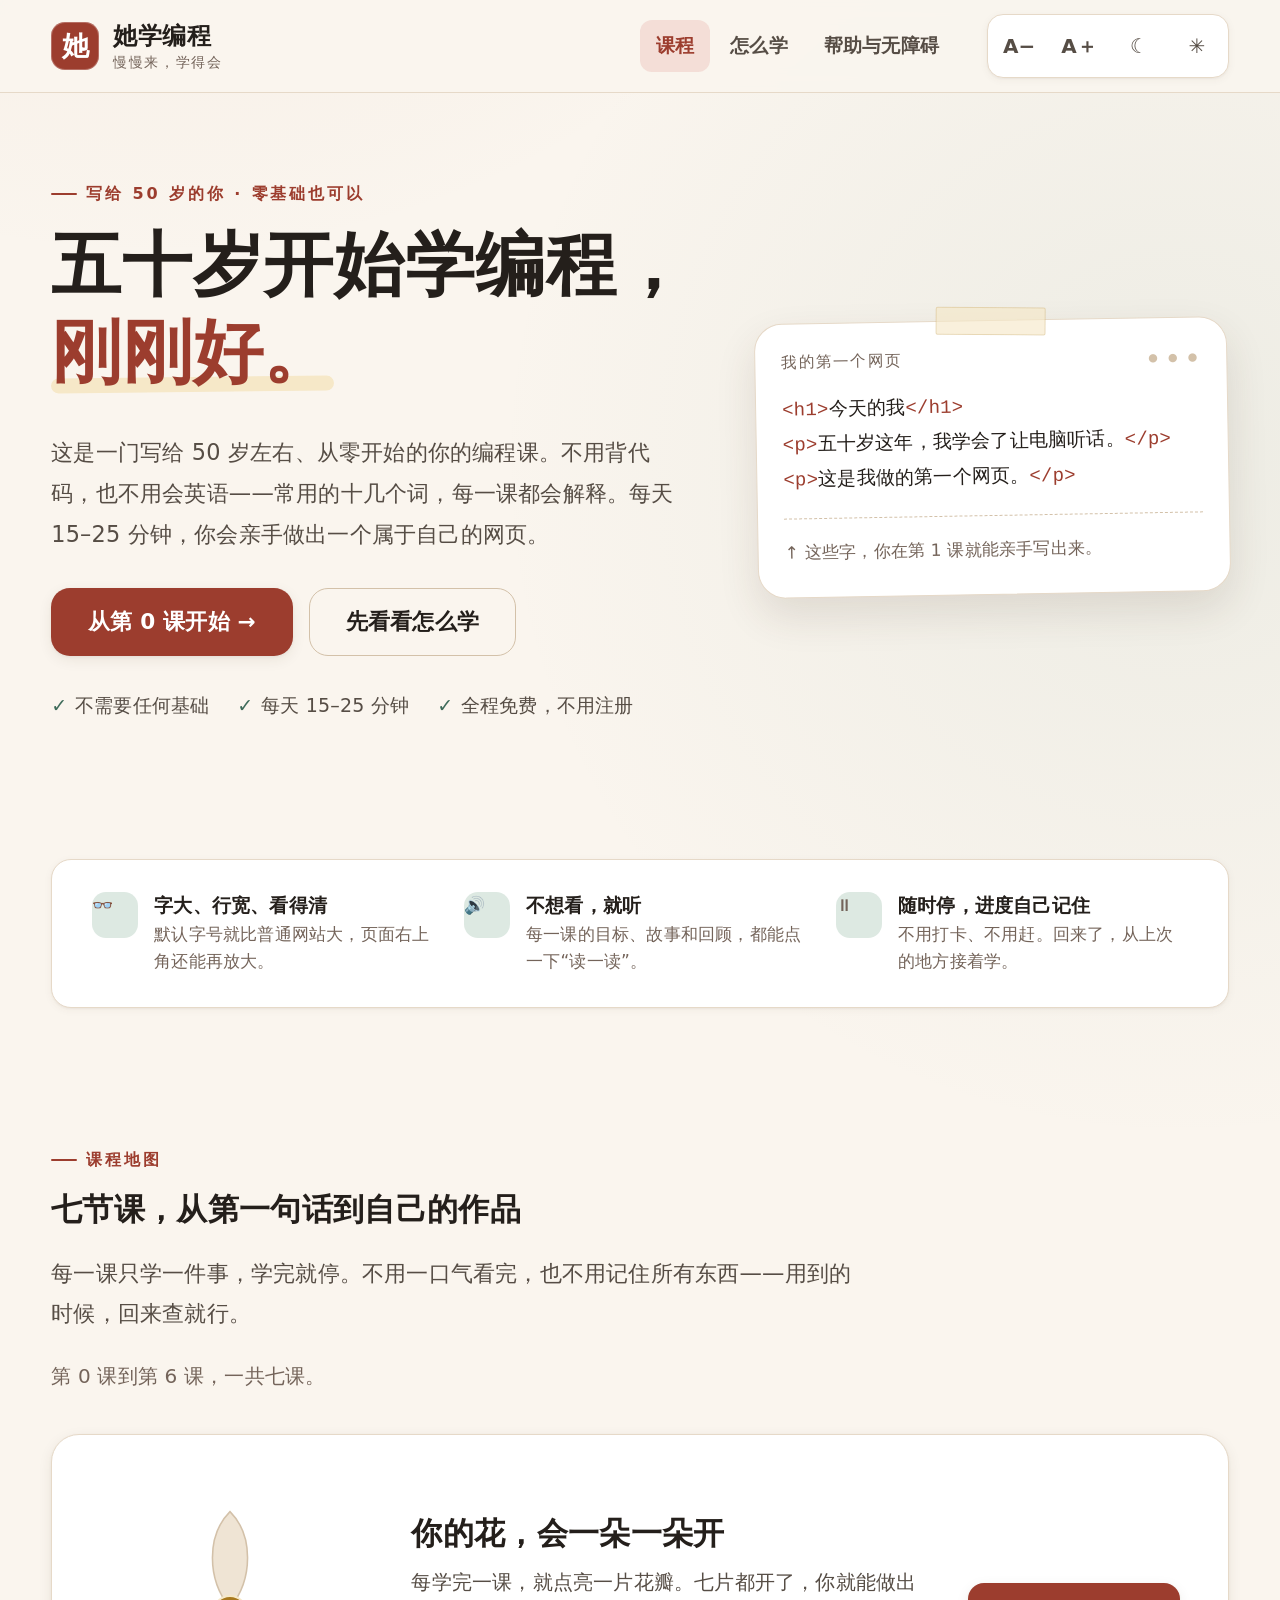
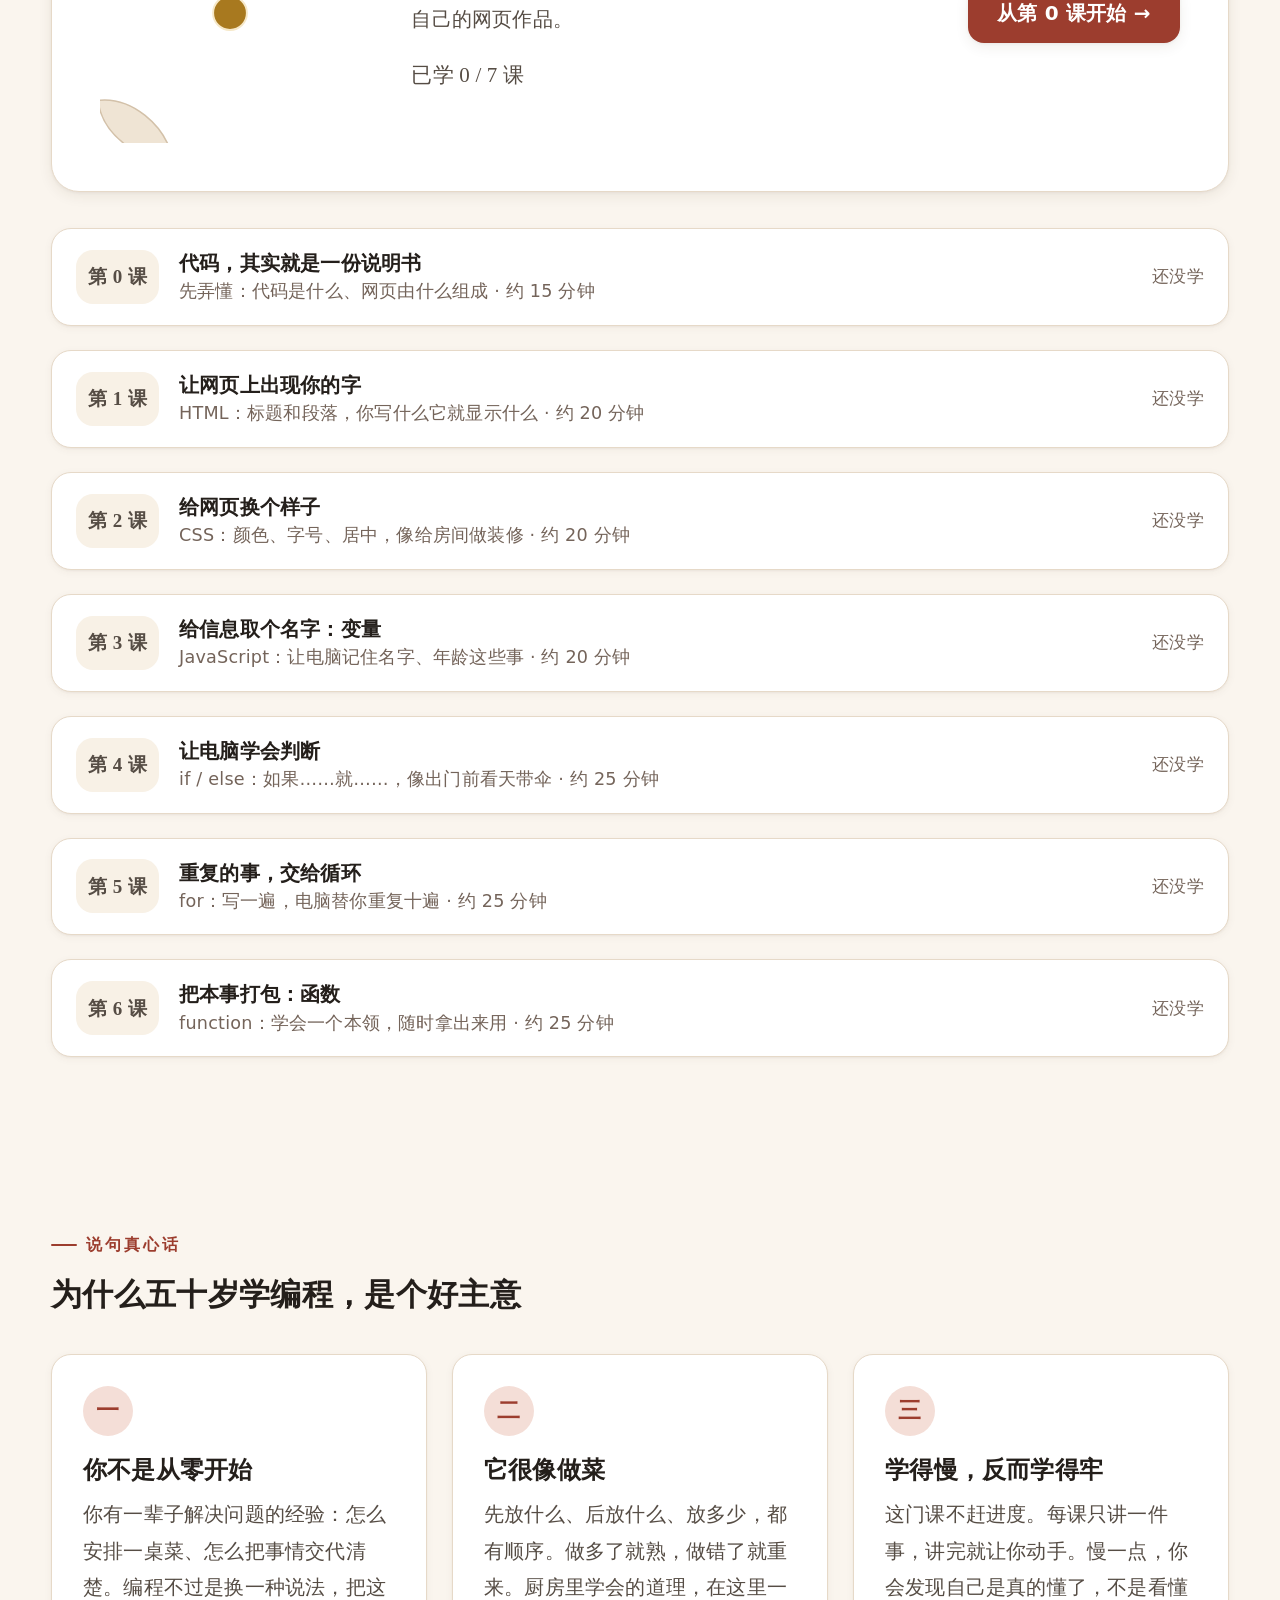
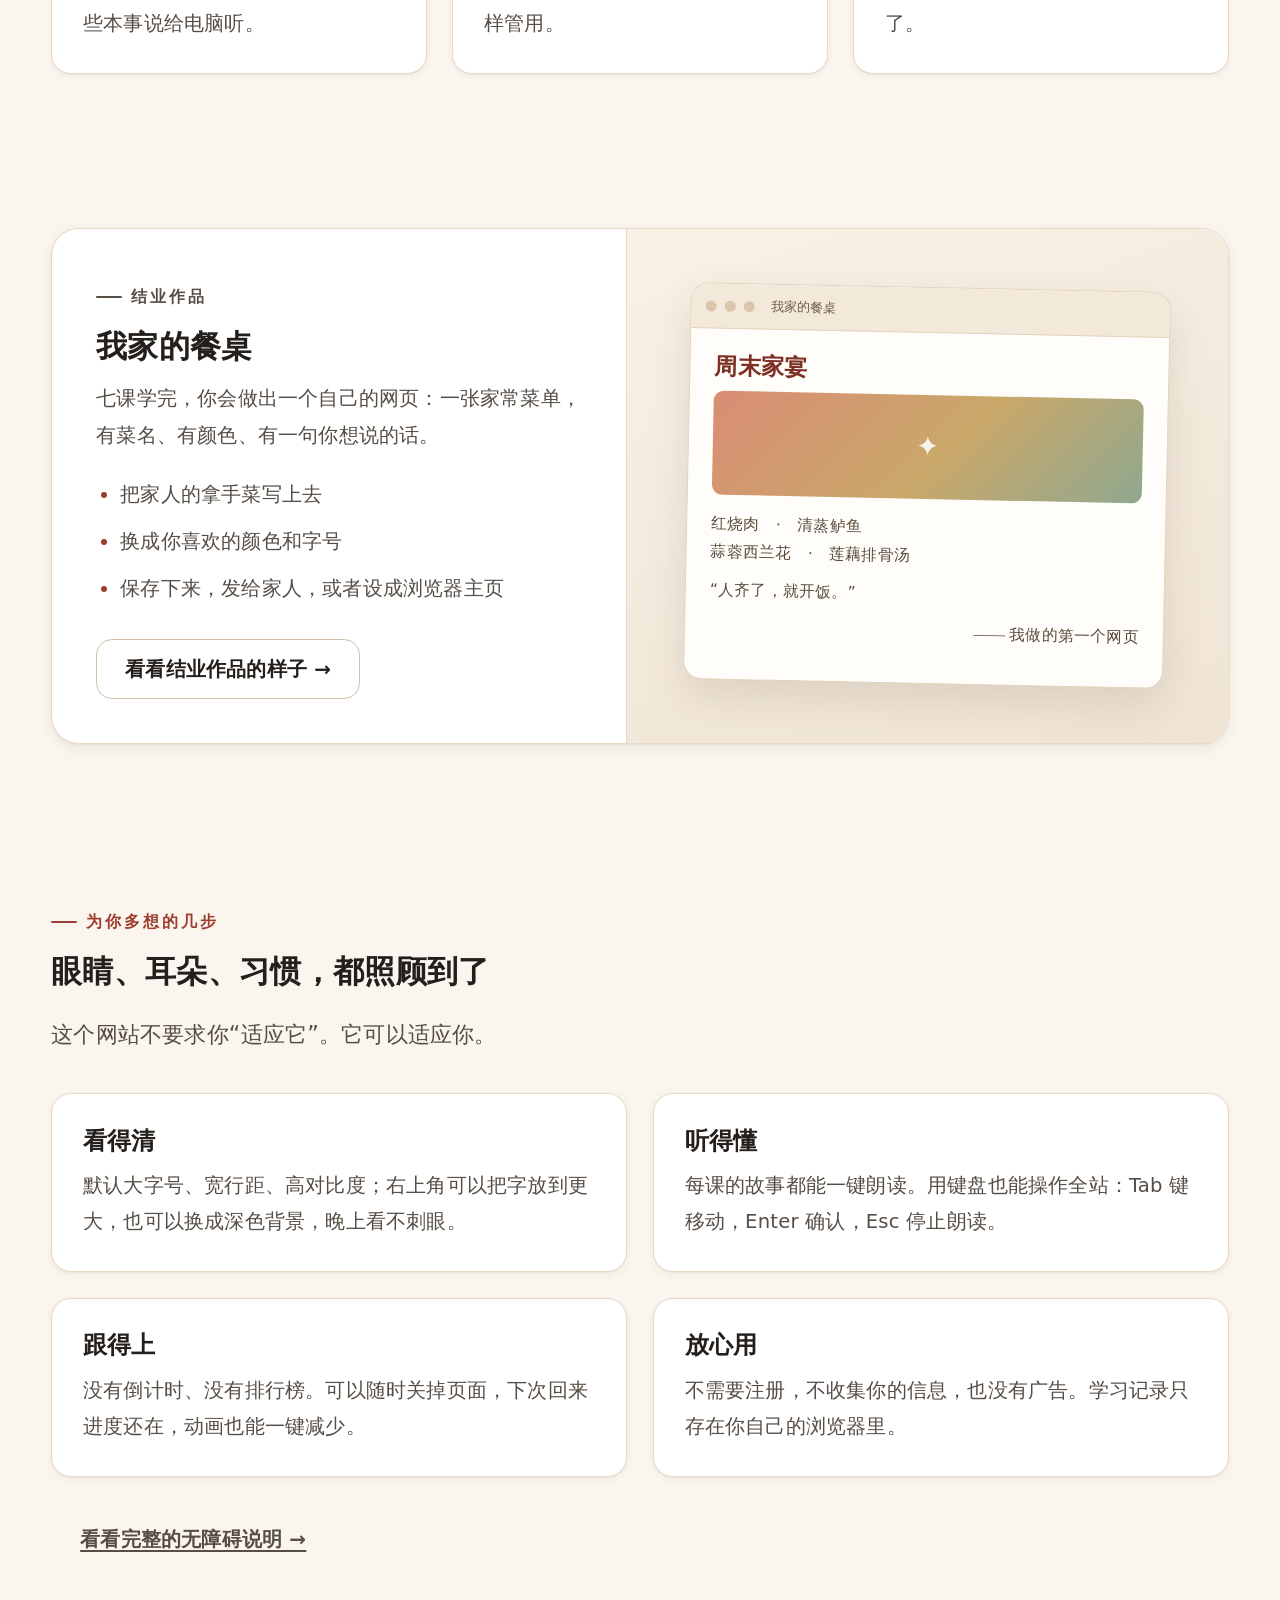
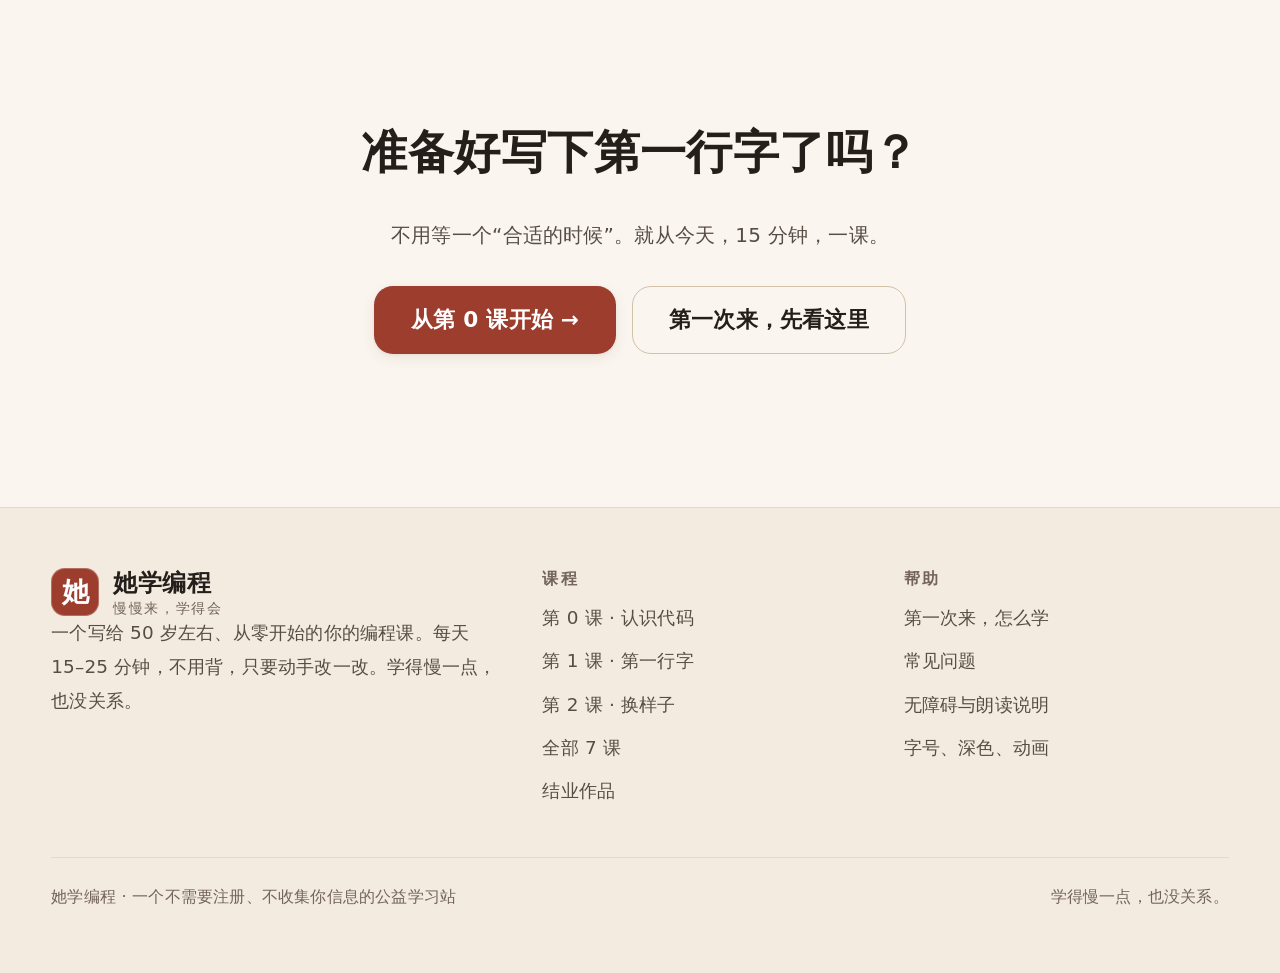
==== commit 5cb80658: "上线前修复：输入法说明(P0)、结果框高度、存盘编码、朗读覆盖、读屏题库关联、草稿自动保存等审计项" ====
--- a/index.html
+++ b/index.html
@@ -4,7 +4,17 @@
   <meta charset="UTF-8">
   <meta name="viewport" content="width=device-width, initial-scale=1">
   <title>她学编程 · 50 岁开始，慢慢学得会</title>
-  <meta name="description" content="一个写给 50 岁左右、零基础女性的编程课。7 节课，每天 15 分钟，从第一行字到做出自己的网页。大字号、能朗读、不用注册。">
+  <meta name="description" content="一个写给 50 岁左右、零基础女性的编程课。7 节课，每天 15–25 分钟，从第一行字到做出自己的网页。大字号、能朗读、不用注册。">
+  <meta property="og:type" content="website">
+  <meta property="og:site_name" content="她学编程">
+  <meta property="og:locale" content="zh_CN">
+  <meta property="og:title" content="她学编程 · 50 岁开始，慢慢学得会">
+  <meta property="og:description" content="一个写给 50 岁左右、零基础女性的编程课。7 节课，每天 15–25 分钟，从第一行字到做出自己的网页。大字号、能朗读、不用注册。">
+  <meta property="og:url" content="https://jarrettchen888.github.io/ta-xue-biancheng/">
+  <meta property="og:image" content="https://jarrettchen888.github.io/ta-xue-biancheng/assets/og-image.png">
+  <meta property="og:image:width" content="1200">
+  <meta property="og:image:height" content="630">
+  <meta name="twitter:card" content="summary_large_image">
   <meta name="theme-color" content="#faf5ee">
   <link rel="icon" type="image/svg+xml" href="assets/favicon.svg">
   <link rel="stylesheet" href="assets/styles.css">
@@ -51,14 +61,14 @@
         <div class="hero-copy">
           <p class="label">写给 50 岁的你 · 零基础也可以</p>
           <h1 class="hero-title">五十岁开始学编程，<br><span class="mark">刚刚好。</span></h1>
-          <p class="hero-lede">这是一门写给 50 岁左右、从零开始的你的编程课。不用背代码，不用懂英文，每天 15 分钟——你会亲手做出一个属于自己的网页。</p>
+          <p class="hero-lede">这是一门写给 50 岁左右、从零开始的你的编程课。不用背代码，也不用会英语——常用的十几个词，每一课都会解释。每天 15–25 分钟，你会亲手做出一个属于自己的网页。</p>
           <div class="cta-row">
             <a class="btn btn-primary btn-lg" href="lessons/lesson-0.html" data-next-lesson>从第 0 课开始 →</a>
             <a class="btn btn-ghost btn-lg" href="start.html">先看看怎么学</a>
           </div>
           <ul class="hero-facts">
             <li>不需要任何基础</li>
-            <li>每天 15 分钟</li>
+            <li>每天 15–25 分钟</li>
             <li>全程免费，不用注册</li>
           </ul>
         </div>
@@ -90,7 +100,7 @@
           <span class="fact-icon" aria-hidden="true">🔊</span>
           <div>
             <strong>不想看，就听</strong>
-            <span>每一课的故事，都可以点一下“读给我听”。</span>
+            <span>每一课的目标、故事和回顾，都能点一下“读一读”。</span>
           </div>
         </div>
         <div class="fact">
@@ -109,6 +119,7 @@
         <p class="label">课程地图</p>
         <h2 id="course-title">七节课，从第一句话到自己的作品</h2>
         <p class="lede">每一课只学一件事，学完就停。不用一口气看完，也不用记住所有东西——用到的时候，回来查就行。</p>
+        <p class="muted">第 0 课到第 6 课，一共七课。</p>
       </div>
 
       <!-- 花瓣进度 -->
@@ -312,7 +323,7 @@
             <span class="brand-mark" aria-hidden="true">她</span>
             <span class="brand-text">她学编程<em>慢慢来，学得会</em></span>
           </a>
-          <p>一个写给 50 岁左右、从零开始的你的编程课。每天 15 分钟，不用背，只要动手改一改。学得慢一点，也没关系。</p>
+          <p>一个写给 50 岁左右、从零开始的你的编程课。每天 15–25 分钟，不用背，只要动手改一改。学得慢一点，也没关系。</p>
         </div>
         <div class="footer-col">
           <h3>课程</h3>
--- a/assets/styles.css
+++ b/assets/styles.css
@@ -249,6 +249,10 @@
 }
 
 /* ---------- 3. 无障碍工具类 ---------- */
+[hidden] {
+  display: none !important;
+}
+
 .sr-only {
   position: absolute;
   width: 1px;
@@ -374,6 +378,7 @@
   position: sticky;
   top: 0;
   z-index: 50;
+  background: var(--bg);
   background: color-mix(in srgb, var(--bg) 88%, transparent);
   backdrop-filter: blur(10px);
   -webkit-backdrop-filter: blur(10px);
@@ -764,6 +769,7 @@
   width: 5.5rem;
   height: 1.4rem;
   transform: translateX(-50%) rotate(1.4deg);
+  background: var(--gold-soft);
   background: color-mix(in srgb, var(--gold-soft) 75%, transparent);
   border: 1px solid color-mix(in srgb, var(--gold) 25%, transparent);
   border-radius: 2px;
@@ -892,6 +898,7 @@
 
 .lesson-row.is-done {
   background: var(--sage-soft);
+  border-color: var(--line-strong);
   border-color: color-mix(in srgb, var(--sage) 30%, var(--line));
 }
 
@@ -1126,7 +1133,10 @@
 .browser-photo::after {
   content: "✦";
   position: absolute;
-  inset: 0;
+  top: 0;
+  right: 0;
+  bottom: 0;
+  left: 0;
   display: grid;
   place-items: center;
   color: rgba(255, 255, 255, 0.85);
@@ -1284,6 +1294,7 @@
   margin: 1.4rem 0;
   padding: 1.1rem 1.3rem;
   background: var(--gold-soft);
+  border: 1px solid var(--line-strong);
   border: 1px solid color-mix(in srgb, var(--gold) 30%, var(--line));
   border-radius: var(--radius-sm);
   font-size: 0.96rem;
@@ -1325,6 +1336,7 @@
   margin: 1.4rem 0;
   padding: 1.1rem 1.3rem;
   background: var(--brand-soft);
+  border: 1px solid var(--line-strong);
   border: 1px solid color-mix(in srgb, var(--brand) 25%, var(--line));
   border-left: 5px solid var(--brand);
   border-radius: var(--radius-sm);
@@ -1418,6 +1430,10 @@
   border: 1px solid var(--line);
   border-radius: var(--radius-sm);
   background: #fffdf9;
+}
+
+[data-playground="js"] .pg-frame {
+  min-height: 17rem;
 }
 
 .pg-console {
@@ -1599,6 +1615,7 @@
   padding: 1.3rem 1.4rem;
   background: var(--sage-soft);
   border-radius: var(--radius);
+  border: 1px solid var(--line-strong);
   border: 1px solid color-mix(in srgb, var(--sage) 25%, var(--line));
 }
 
@@ -1618,6 +1635,10 @@
 
 .recap li {
   margin-bottom: 0.3em;
+}
+
+.recap .btn-speak {
+  margin-top: 1rem;
 }
 
 /* 课程底部导航 */
